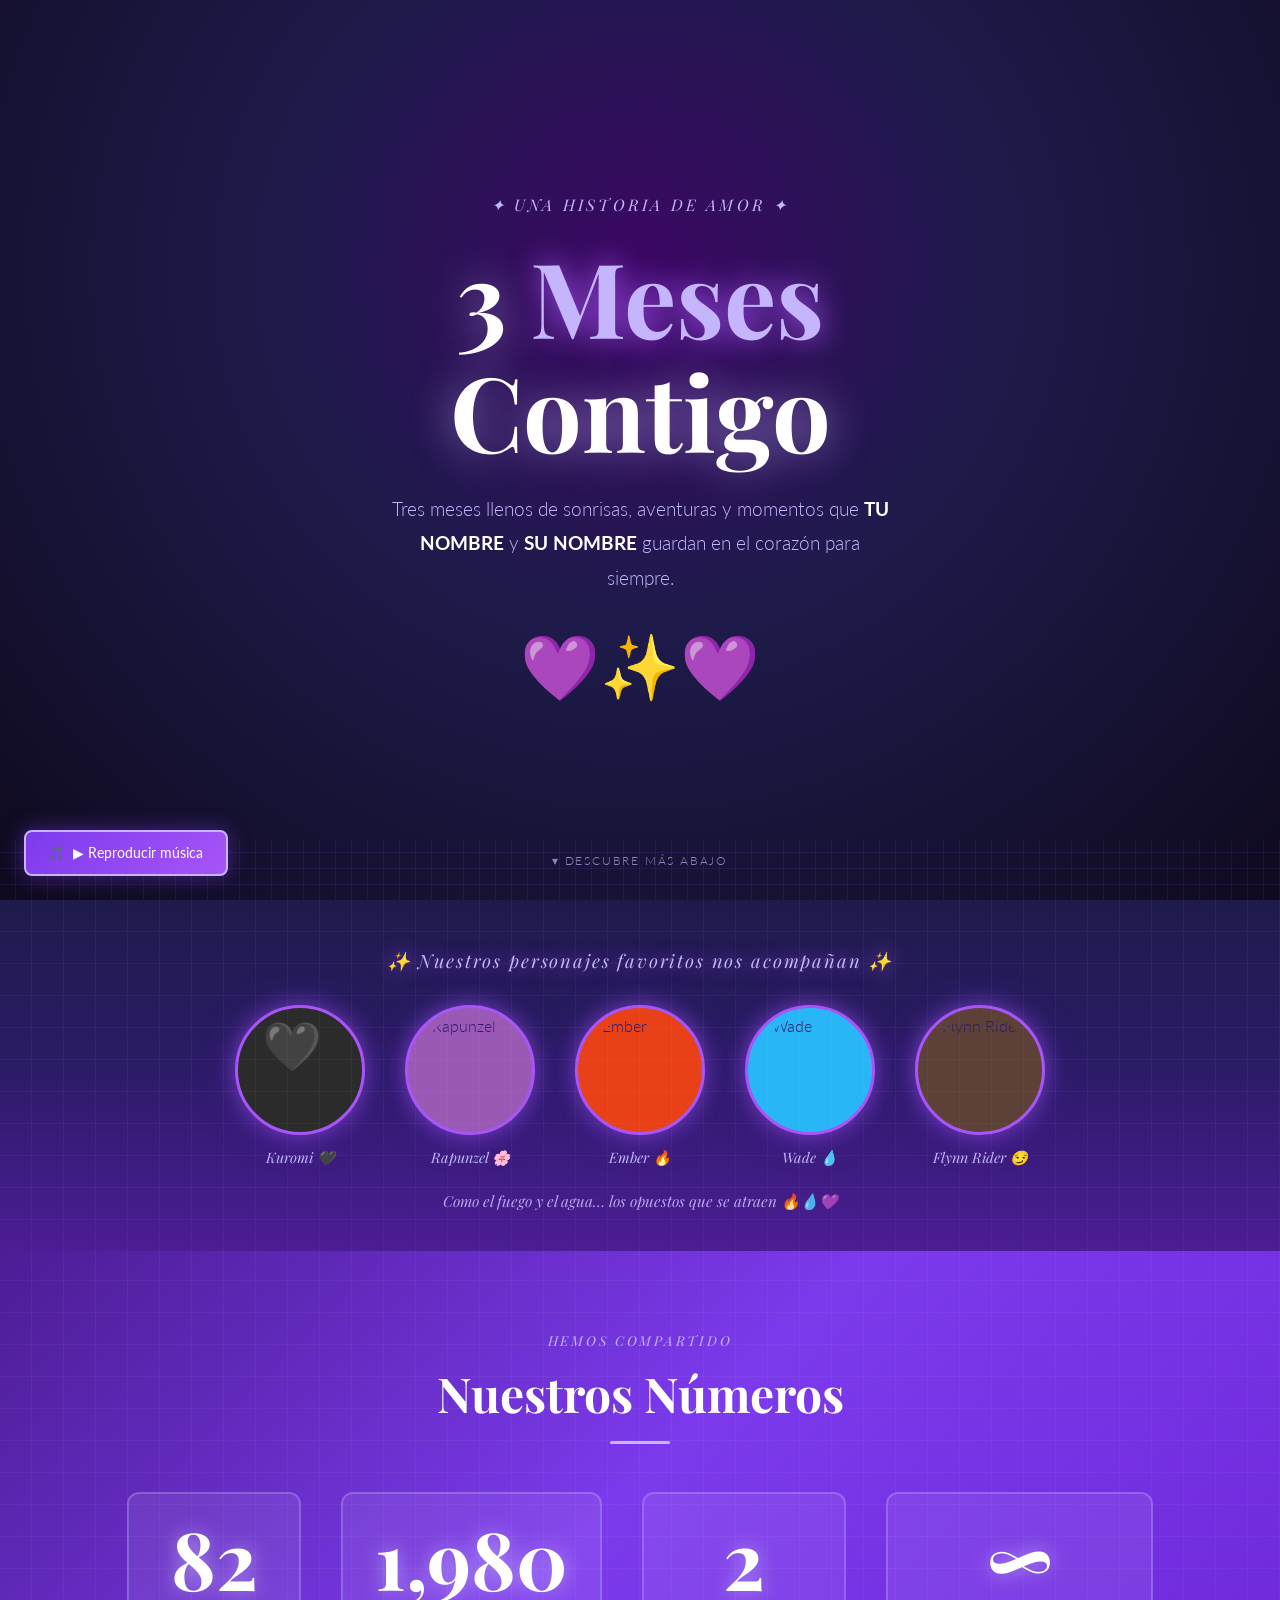
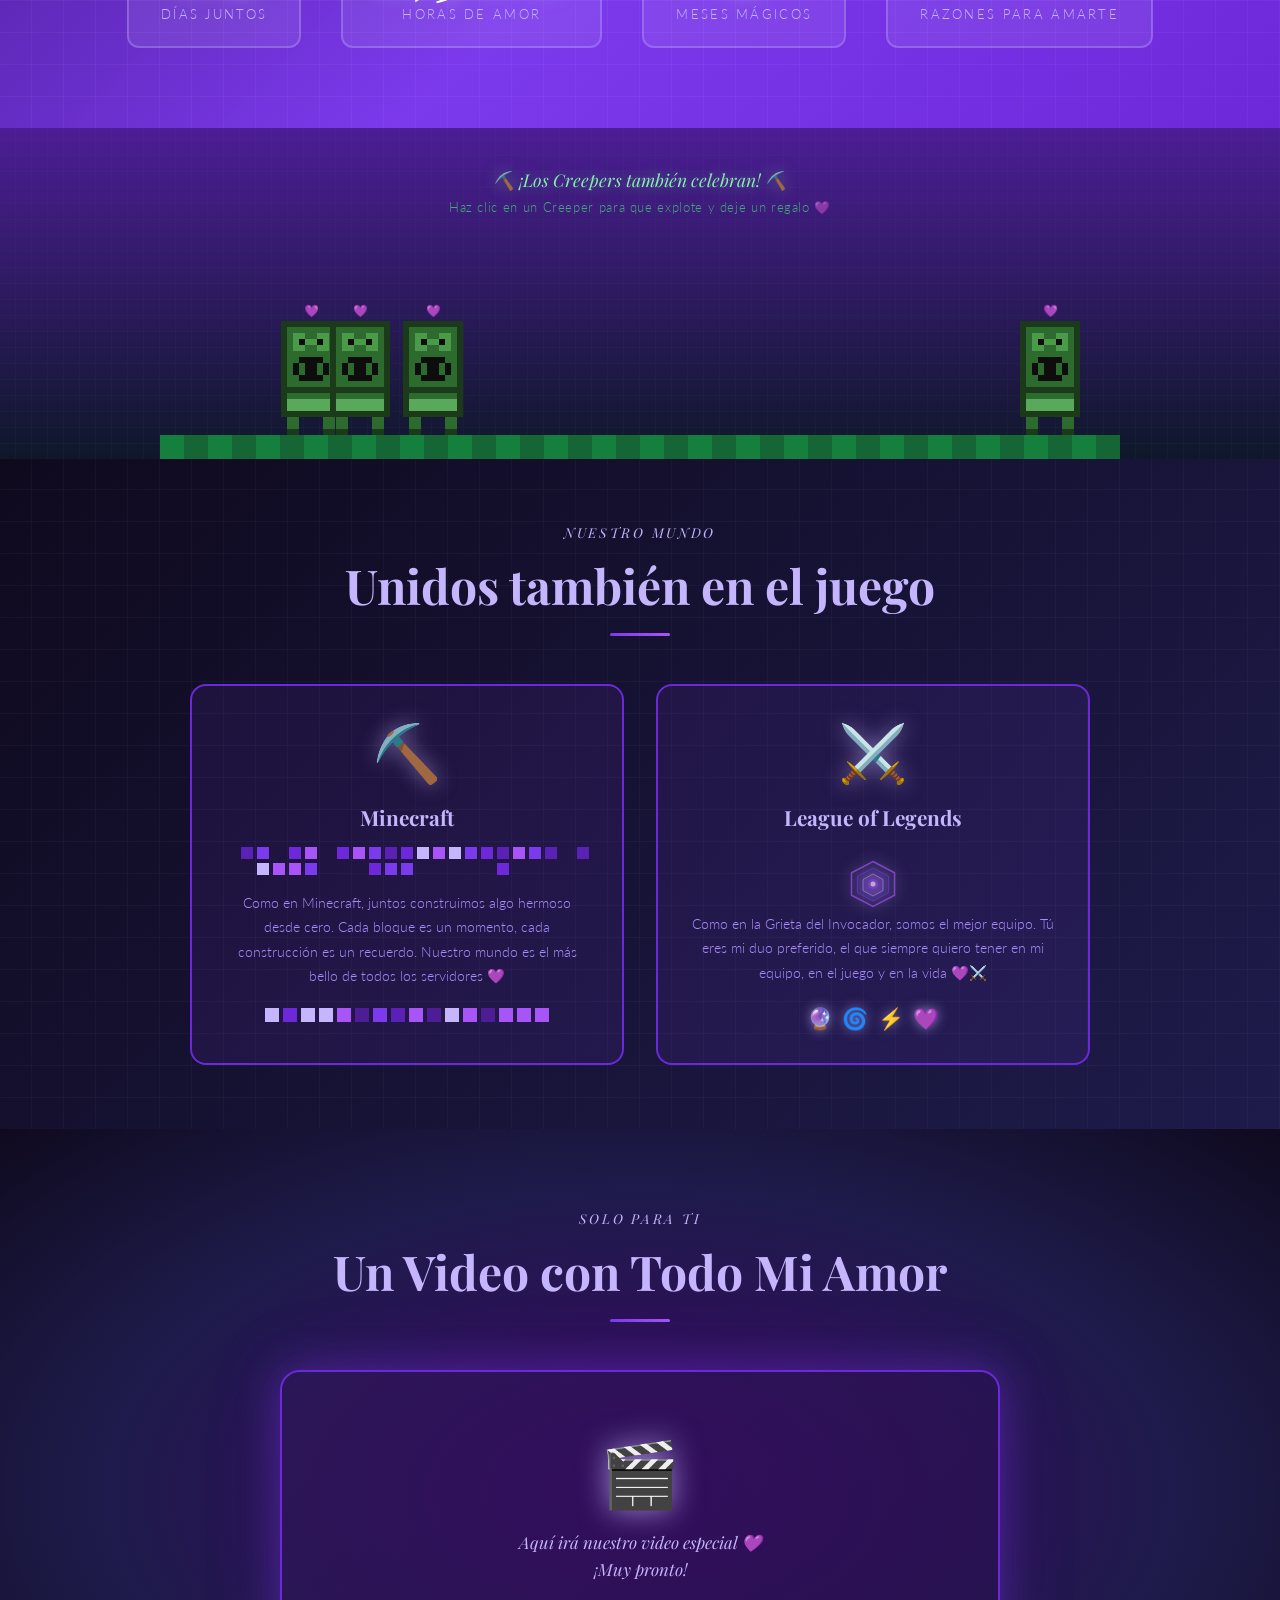
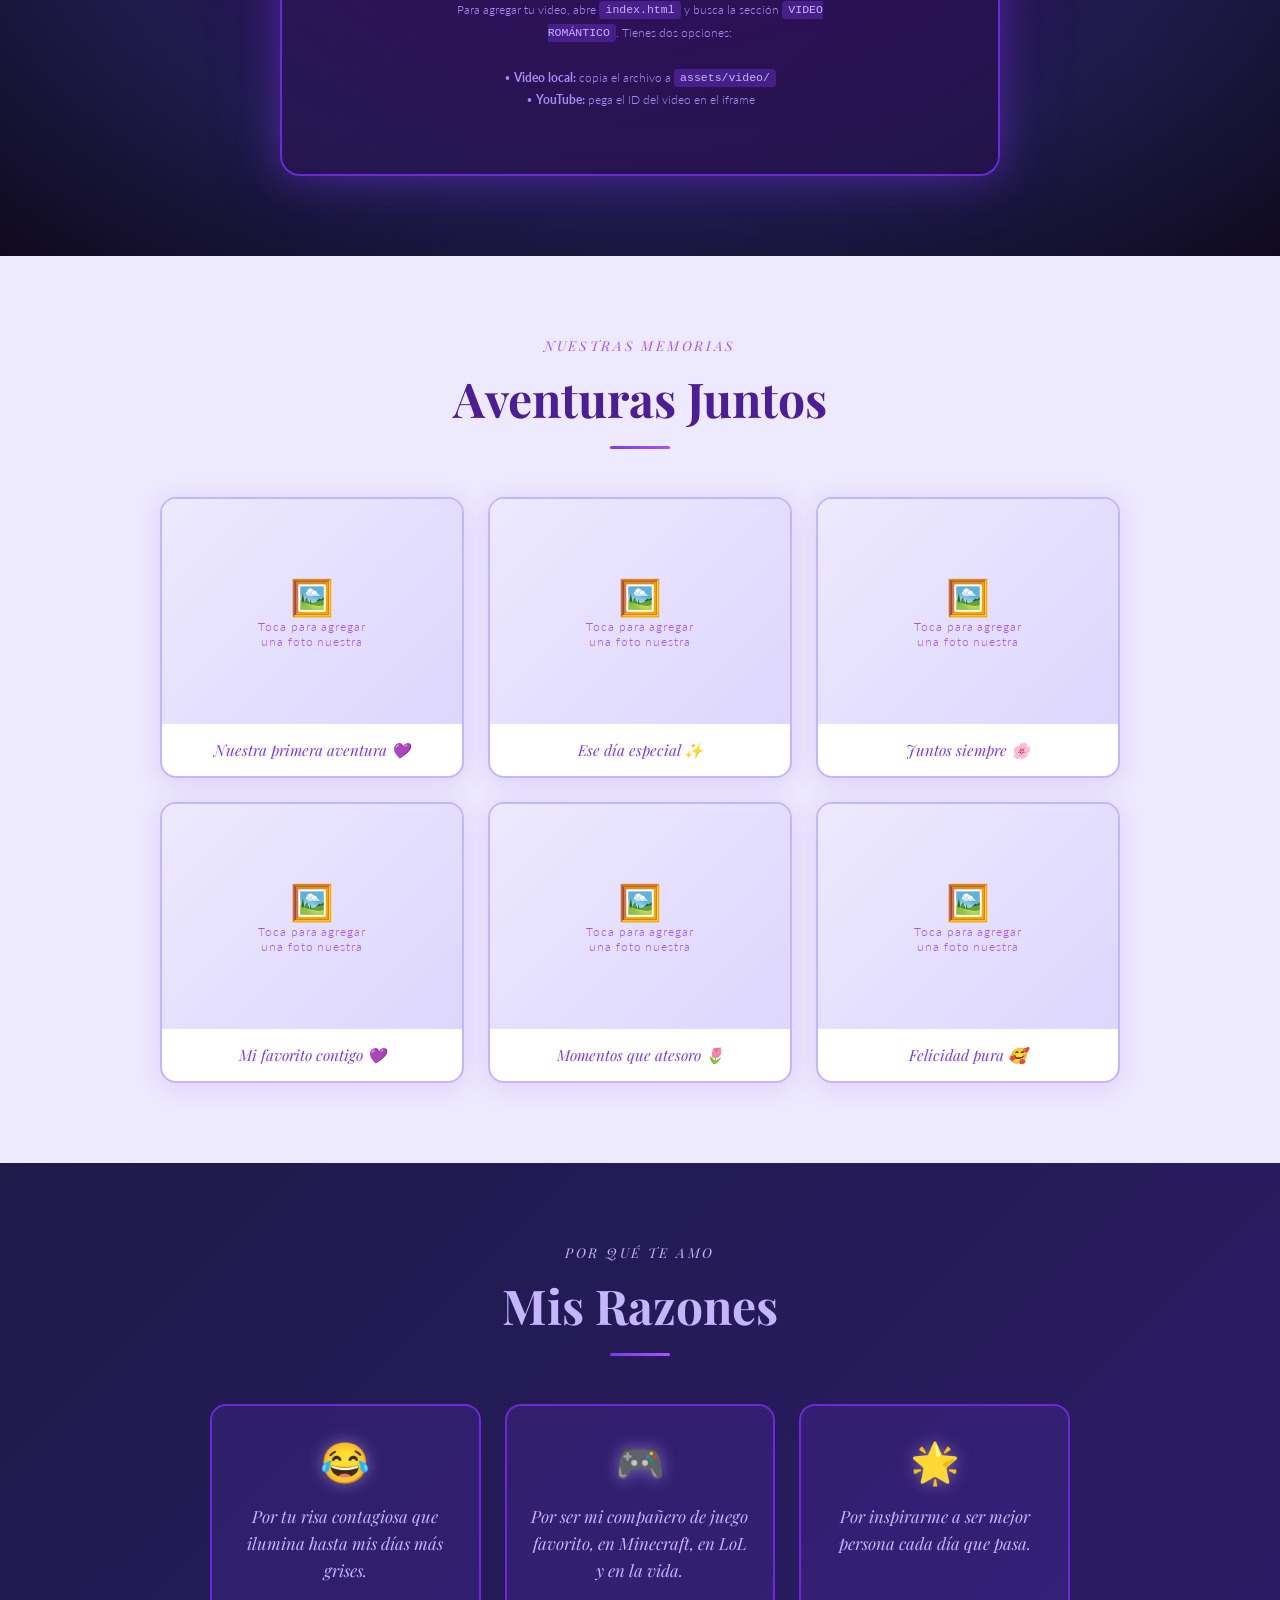
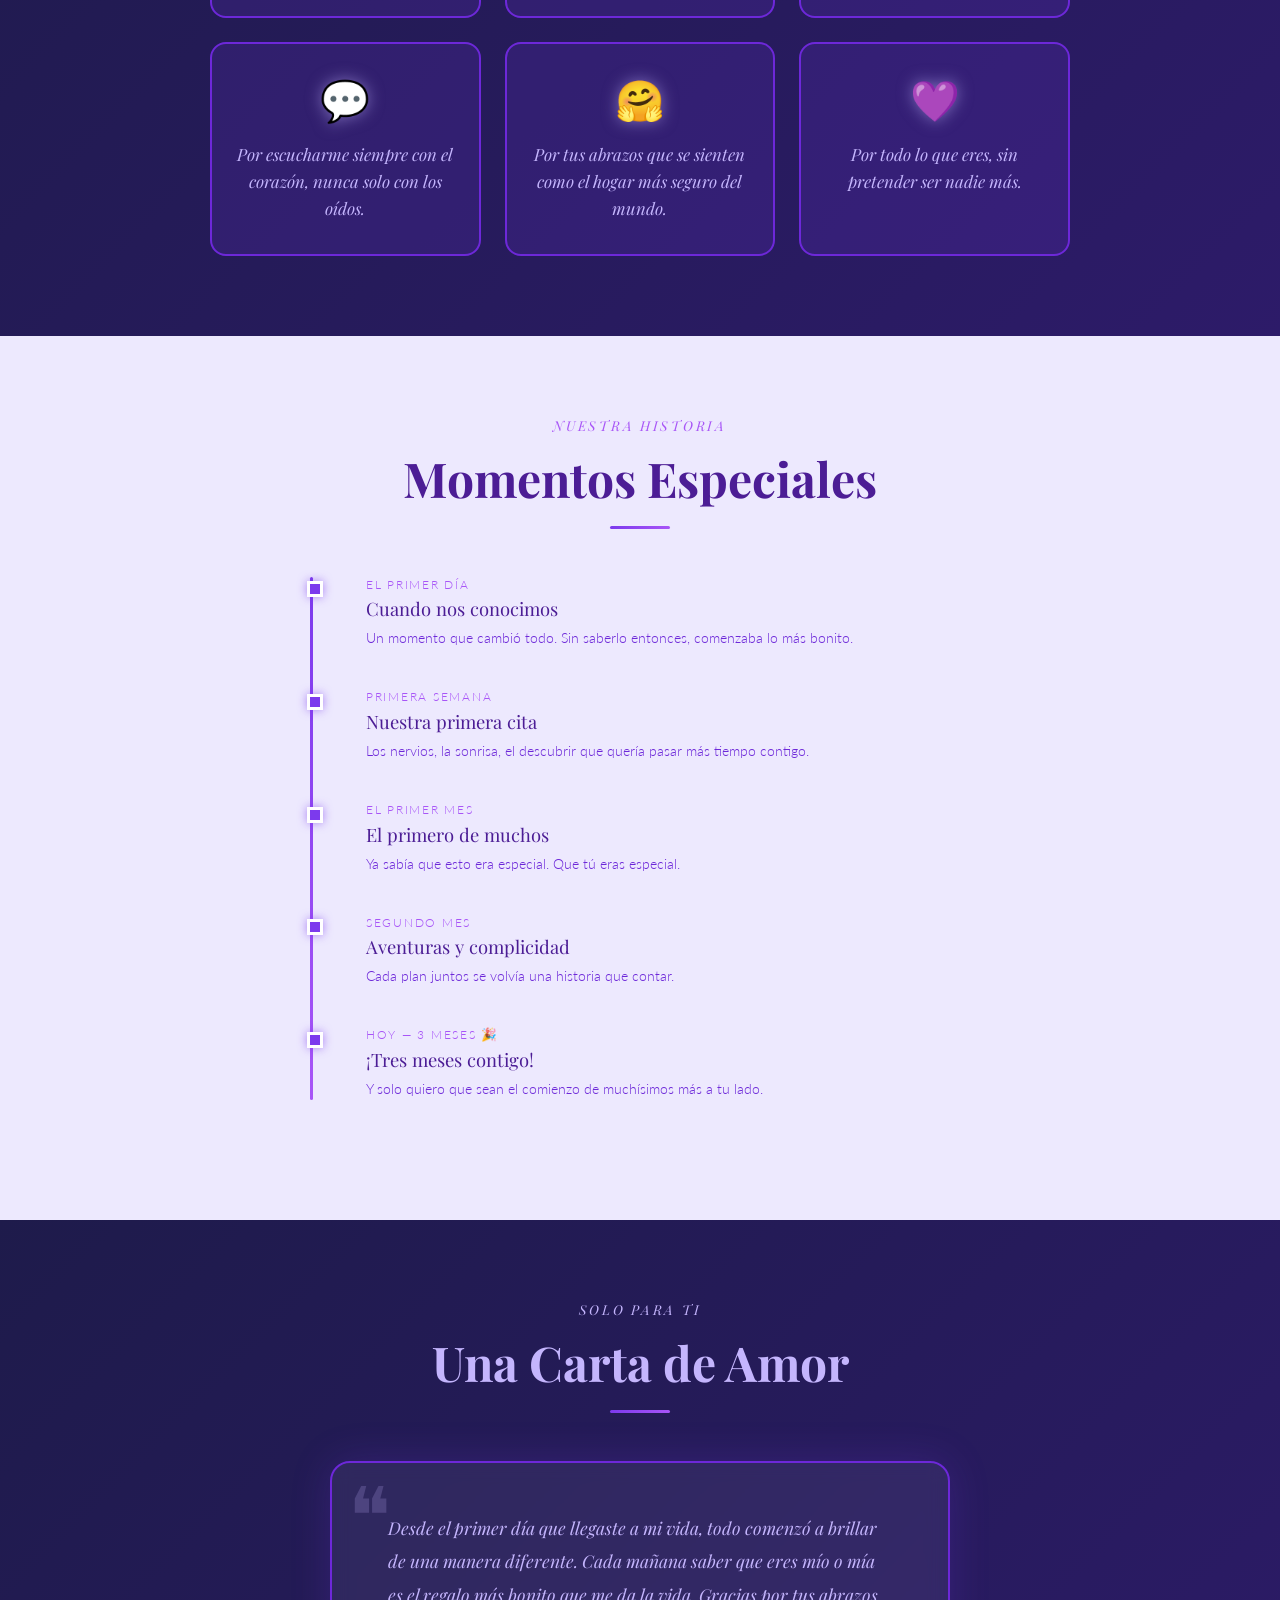
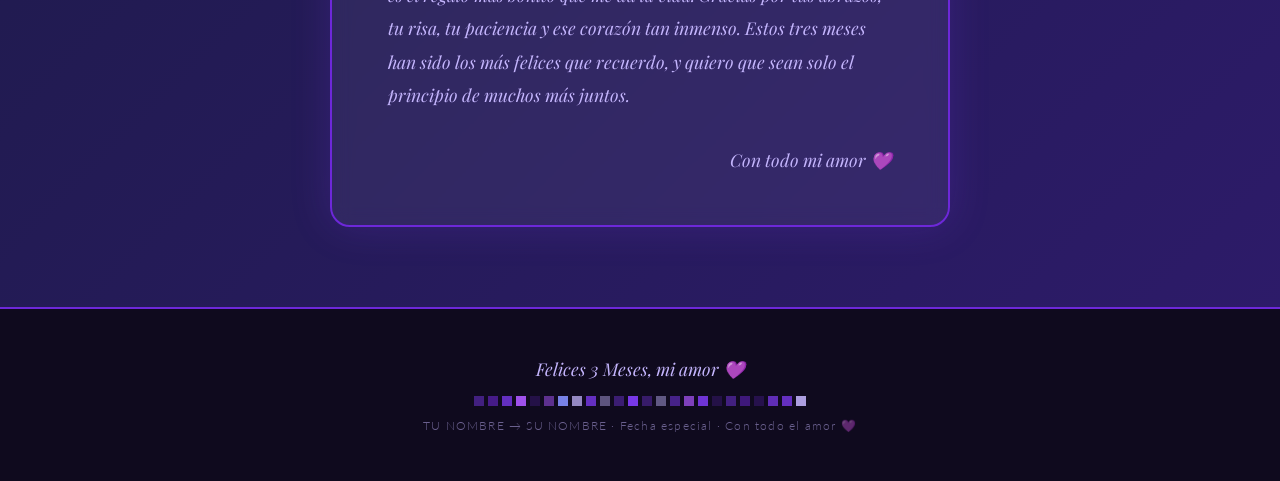
==== index.html @ e1fe6133 "Add files via upload" ====
<!DOCTYPE html>
<html lang="es">
<head>
  <meta charset="UTF-8">
  <meta name="viewport" content="width=device-width, initial-scale=1.0">
  <title>3 Meses Contigo 💜</title>

  <!-- Google Fonts -->
  <link rel="preconnect" href="https://fonts.googleapis.com">
  <link href="https://fonts.googleapis.com/css2?family=Playfair+Display:ital,wght@0,400;0,700;1,400&family=Lato:wght@300;400&display=swap" rel="stylesheet">

  <!-- Estilos -->
  <link rel="stylesheet" href="css/style.css">
</head>
<body>

<!-- ══════════════════════════════════════════
     AUDIO — pon tu canción en assets/audio/
     Renombra el archivo como: cancion.mp3
     ══════════════════════════════════════════ -->
<audio id="bgMusic" loop>
  <!--
    OPCIÓN 1: archivo local (recomendado para GitHub Pages)
    Descarga "Steal the Show" u otra canción y ponla en assets/audio/
  -->
  <source src="assets/audio/cancion.mp3" type="audio/mpeg">
  <!--
    OPCIÓN 2: URL directa (si tienes un link de descarga directa del MP3)
    <source src="https://tu-link-directo.com/cancion.mp3" type="audio/mpeg">
  -->
</audio>

<!-- Fondo de estrellas pixel -->
<div class="pixel-bg" id="pixelBg"></div>

<!-- Botón de música -->
<button class="music-btn" id="musicBtn" onclick="toggleMusic()">
  <span class="music-note" id="musicNote">🎵</span>
  <span id="musicLabel">Pausar música</span>
</button>


<!-- ══════════════════════════════════════════
     HERO
     ══════════════════════════════════════════ -->
<section class="hero">
  <div class="hero-pixels"></div>
  <p class="hero-badge">✦ Una historia de amor ✦</p>
  <h1 class="hero-title">3 <span>Meses</span><br>Contigo</h1>

  <!-- ══ EDITA LOS NOMBRES AQUÍ ══ -->
  <p class="hero-sub">
    Tres meses llenos de sonrisas, aventuras y momentos que
    <strong>TU NOMBRE</strong> y <strong>SU NOMBRE</strong>
    guardan en el corazón para siempre.
  </p>

  <div class="heart-burst">💜✨💜</div>
  <p class="scroll-hint">▾ descubre más abajo</p>
</section>


<!-- ══════════════════════════════════════════
     PERSONAJES FAVORITOS
     Las imágenes deben estar en assets/images/
     ══════════════════════════════════════════ -->
<div class="chars-strip">
  <p class="chars-title">✨ Nuestros personajes favoritos nos acompañan ✨</p>
  <div class="chars-row">

    <!-- KUROMI
         Coloca la imagen en assets/images/kuromi.png -->
    <div class="char-wrap float-a">
      <img class="char-img"
           src="assets/images/kuromi.png"
           alt="Kuromi"
           onerror="this.style.fontSize='3rem';this.style.background='#2b2b2b';this.alt='🖤';this.style.display='flex';this.style.alignItems='center';this.style.justifyContent='center'">
      <span class="char-label">Kuromi 🖤</span>
    </div>

    <!-- RAPUNZEL
         Coloca la imagen en assets/images/rapunzel.png -->
    <div class="char-wrap float-b">
      <img class="char-img"
           src="assets/images/rapunzel.png"
           alt="Rapunzel"
           onerror="this.style.background='#9b59b6'">
      <span class="char-label">Rapunzel 🌸</span>
    </div>

    <!-- EMBER
         Coloca la imagen en assets/images/ember.png -->
    <div class="char-wrap float-c">
      <img class="char-img"
           src="assets/images/ember.png"
           alt="Ember"
           onerror="this.style.background='#e84118'">
      <span class="char-label">Ember 🔥</span>
    </div>

    <!-- WADE
         Coloca la imagen en assets/images/wade.png -->
    <div class="char-wrap float-d">
      <img class="char-img"
           src="assets/images/wade.png"
           alt="Wade"
           onerror="this.style.background='#29b6f6'">
      <span class="char-label">Wade 💧</span>
    </div>

    <!-- FLYNN RIDER
         Coloca la imagen en assets/images/flynn.png -->
    <div class="char-wrap float-e">
      <img class="char-img"
           src="assets/images/flynn.png"
           alt="Flynn Rider"
           onerror="this.style.background='#5d4037'">
      <span class="char-label">Flynn Rider 😏</span>
    </div>

  </div>
  <div class="chars-couple">
    <p>Como el fuego y el agua… los opuestos que se atraen 🔥💧💜</p>
  </div>
</div>


<!-- ══════════════════════════════════════════
     CONTADORES
     ══════════════════════════════════════════ -->
<section class="counter-section">
  <p class="section-label">Hemos compartido</p>
  <h2 class="section-title">Nuestros Números</h2>
  <div class="section-rule"></div>
  <div class="counter-grid" id="counters">
    <div class="counter-item">
      <div class="counter-num" data-target="90">0</div>
      <div class="counter-label">Días juntos</div>
    </div>
    <div class="counter-item">
      <div class="counter-num" data-target="2160">0</div>
      <div class="counter-label">Horas de amor</div>
    </div>
    <div class="counter-item">
      <div class="counter-num" data-target="3">0</div>
      <div class="counter-label">Meses mágicos</div>
    </div>
    <div class="counter-item">
      <div class="counter-num" data-target="0" data-special="true">0</div>
      <div class="counter-label">Razones para amarte</div>
    </div>
  </div>
</section>


<!-- ══════════════════════════════════════════
     CREEPERS DE MINECRAFT
     ══════════════════════════════════════════ -->
<div class="creeper-zone">
  <p class="creeper-zone-title">⛏️ ¡Los Creepers también celebran! ⛏️</p>
  <p class="creeper-zone-sub">Haz clic en un Creeper para que explote y deje un regalo 💜</p>
  <div class="creeper-field" id="creeperField"></div>
</div>


<!-- ══════════════════════════════════════════
     GAMING — Minecraft & League of Legends
     ══════════════════════════════════════════ -->
<section class="gaming-section">
  <p class="section-label" style="color:var(--purple-glow)">Nuestro mundo</p>
  <h2 class="section-title" style="color:var(--purple-glow)">Unidos también en el juego</h2>
  <div class="section-rule"></div>
  <div class="gaming-grid">

    <!-- MINECRAFT -->
    <div class="game-card">
      <span class="game-logo">⛏️</span>
      <h3 class="game-title">Minecraft</h3>
      <div class="mc-pixels" id="mcHeart"></div>
      <!-- ══ EDITA EL TEXTO DE MINECRAFT AQUÍ ══ -->
      <p class="game-text" style="margin-top:1rem">
        Como en Minecraft, juntos construimos algo hermoso desde cero.
        Cada bloque es un momento, cada construcción es un recuerdo.
        Nuestro mundo es el más bello de todos los servidores 💜
      </p>
      <div class="mc-pixels" style="margin-top:1.2rem" id="mcBlocks"></div>
    </div>

    <!-- LEAGUE OF LEGENDS -->
    <div class="game-card">
      <span class="game-logo">⚔️</span>
      <h3 class="game-title">League of Legends</h3>
      <svg class="lol-rune" viewBox="0 0 100 100" xmlns="http://www.w3.org/2000/svg">
        <polygon points="50,5 93,27.5 93,72.5 50,95 7,72.5 7,27.5" fill="none" stroke="#a855f7" stroke-width="3"/>
        <polygon points="50,18 81,34.5 81,67.5 50,84 19,67.5 19,34.5" fill="rgba(124,58,237,.2)" stroke="#7c3aed" stroke-width="2"/>
        <polygon points="50,30 70,41 70,63 50,74 30,63 30,41" fill="rgba(168,85,247,.3)" stroke="#c4b5fd" stroke-width="1.5"/>
        <circle cx="50" cy="50" r="10" fill="#a855f7" opacity=".8"/>
        <circle cx="50" cy="50" r="5" fill="white" opacity=".9"/>
      </svg>
      <!-- ══ EDITA EL TEXTO DE LOL AQUÍ ══ -->
      <p class="game-text">
        Como en la Grieta del Invocador, somos el mejor equipo.
        Tú eres mi duo preferido, el que siempre quiero tener en mi equipo,
        en el juego y en la vida 💜⚔️
      </p>
      <div style="display:flex;justify-content:center;gap:.6rem;margin-top:1.2rem;font-size:1.3rem;filter:drop-shadow(0 0 6px rgba(196,181,253,.6))">
        <span>🔮</span><span>🌀</span><span>⚡</span><span>💜</span>
      </div>
    </div>

  </div>
</section>


<!-- ══════════════════════════════════════════
     VIDEO ROMÁNTICO
     ══════════════════════════════════════════ -->
<section class="video-section">
  <p class="section-label">Solo para ti</p>
  <h2 class="section-title">Un Video con Todo Mi Amor</h2>
  <div class="section-rule"></div>

  <div class="video-wrapper">

    <!--
    ════════════════════════════════════════════════════
    OPCIÓN A — Video local (archivo en tu proyecto)
    Sube tu video a assets/video/ y descomenta esto:

    <video controls autoplay muted loop>
      <source src="assets/video/mi-video.mp4" type="video/mp4">
    </video>

    ════════════════════════════════════════════════════
    OPCIÓN B — YouTube embed
    Reemplaza XXXXXXXXXXX por el ID del video de YouTube:

    <iframe
      src="https://www.youtube.com/embed/XXXXXXXXXXX?autoplay=0&rel=0"
      allow="accelerometer; autoplay; clipboard-write; encrypted-media; gyroscope; picture-in-picture"
      allowfullscreen>
    </iframe>

    ════════════════════════════════════════════════════
    Por ahora se muestra el placeholder de abajo.
    Cuando agregues el video, elimina el bloque .video-placeholder
    ════════════════════════════════════════════════════
    -->

    <!-- PLACEHOLDER — elimina esto cuando pongas el video real -->
    <div class="video-placeholder">
      <div class="video-placeholder-icon">🎬</div>
      <p class="video-placeholder-text">Aquí irá nuestro video especial 💜<br>¡Muy pronto!</p>
      <p class="video-placeholder-hint">
        Para agregar tu video, abre <code>index.html</code> y busca la sección
        <code>VIDEO ROMÁNTICO</code>. Tienes dos opciones:<br><br>
        • <strong>Video local:</strong> copia el archivo a <code>assets/video/</code><br>
        • <strong>YouTube:</strong> pega el ID del video en el iframe
      </p>
    </div>

  </div>
</section>


<!-- ══════════════════════════════════════════
     GALERÍA DE FOTOS
     ══════════════════════════════════════════ -->
<section class="gallery-section">
  <p class="section-label">Nuestras memorias</p>
  <h2 class="section-title">Aventuras Juntos</h2>
  <div class="section-rule"></div>
  <div class="gallery-grid" id="galleryGrid"></div>
</section>


<!-- ══════════════════════════════════════════
     RAZONES
     ══════════════════════════════════════════ -->
<section class="reasons-section">
  <p class="section-label">Por qué te amo</p>
  <h2 class="section-title" style="color:var(--purple-glow)">Mis Razones</h2>
  <div class="section-rule"></div>
  <div class="reasons-grid" id="reasonsGrid"></div>
</section>


<!-- ══════════════════════════════════════════
     LÍNEA DE TIEMPO
     ══════════════════════════════════════════ -->
<section class="timeline-section">
  <p class="section-label">Nuestra historia</p>
  <h2 class="section-title">Momentos Especiales</h2>
  <div class="section-rule"></div>
  <div class="timeline" id="timelineList"></div>
</section>


<!-- ══════════════════════════════════════════
     CARTA DE AMOR
     ══════════════════════════════════════════ -->
<section class="letter-section">
  <p class="section-label">Solo para ti</p>
  <h2 class="section-title" style="color:var(--purple-glow)">Una Carta de Amor</h2>
  <div class="section-rule"></div>
  <div class="letter">
    <!-- ══ EDITA LA CARTA AQUÍ ══ -->
    <p>
      Desde el primer día que llegaste a mi vida, todo comenzó a brillar de una manera
      diferente. Cada mañana saber que eres mío o mía es el regalo más bonito que me da
      la vida. Gracias por tus abrazos, tu risa, tu paciencia y ese corazón tan inmenso.
      Estos tres meses han sido los más felices que recuerdo, y quiero que sean solo el
      principio de muchos más juntos.
    </p>
    <!-- ══ EDITA LA FIRMA AQUÍ ══ -->
    <p class="letter-sig">Con todo mi amor 💜</p>
  </div>
</section>


<!-- ══════════════════════════════════════════
     FOOTER
     ══════════════════════════════════════════ -->
<footer>
  <!-- ══ EDITA EL MENSAJE Y LOS DATOS AQUÍ ══ -->
  <p>Felices 3 Meses, mi amor 💜</p>
  <div class="footer-pixels" id="footerPixels"></div>
  <small>TU NOMBRE → SU NOMBRE · Fecha especial · Con todo el amor 💜</small>
</footer>


<!-- Scripts (type="module" para soporte de import/export) -->
<script type="module" src="js/main.js"></script>

</body>
</html>
---- css/style.css ----
/* ═══════════════════════════════════════════════════════
   3 MESES CONTIGO — Estilos principales
   Edita las variables en :root para cambiar colores
   ═══════════════════════════════════════════════════════ */
*,*::before,*::after{box-sizing:border-box;margin:0;padding:0}
:root{
  --purple:       #7c3aed;
  --purple-light: #a855f7;
  --purple-dark:  #4c1d95;
  --purple-glow:  #c4b5fd;
  --purple-soft:  #ede9fe;
  --purple-mid:   #6d28d9;
  --cream:        #faf5ff;
  --text:         #2d1b69;
}
html{scroll-behavior:smooth}
body{background:var(--cream);color:var(--text);font-family:'Lato',sans-serif;font-weight:300;overflow-x:hidden}

/* ── PIXEL BACKGROUND ── */
.pixel-bg{position:fixed;top:0;left:0;width:100%;height:100%;pointer-events:none;z-index:0;overflow:hidden}
.pixel-star{position:absolute;image-rendering:pixelated;border-radius:0;opacity:0;animation:twinkle linear infinite}
@keyframes twinkle{0%,100%{opacity:0;transform:scale(1)}50%{opacity:.9;transform:scale(1.6)}}
.petal{position:absolute;top:-20px;image-rendering:pixelated;border-radius:0;animation:fall linear infinite}
@keyframes fall{0%{transform:translateY(0) rotate(0deg);opacity:0}5%{opacity:.8}85%{opacity:.5}100%{transform:translateY(110vh) rotate(540deg) translateX(40px);opacity:0}}

/* ── MUSIC BTN ── */
.music-btn{
  position:fixed;bottom:1.5rem;left:1.5rem;
  background:linear-gradient(135deg,var(--purple),var(--purple-light));
  color:#fff;border:2px solid var(--purple-glow);border-radius:8px;
  padding:.8rem 1.4rem;font-size:.85rem;cursor:pointer;z-index:200;
  box-shadow:0 0 20px rgba(124,58,237,.5);font-family:'Lato',sans-serif;
  transition:transform .2s,box-shadow .2s;display:flex;align-items:center;gap:.5rem;
  user-select:none;
}
.music-btn:hover{transform:scale(1.06);box-shadow:0 0 30px rgba(168,85,247,.7)}
.music-note{display:inline-block}
.music-btn.playing .music-note{animation:spin-note 1.5s linear infinite}
@keyframes spin-note{0%{transform:rotate(0)}100%{transform:rotate(360deg)}}

/* ── HERO ── */
.hero{position:relative;min-height:100vh;display:flex;flex-direction:column;align-items:center;justify-content:center;text-align:center;padding:2rem;z-index:1;background:radial-gradient(ellipse at 50% 30%,#3b0764 0%,#1e1b4b 40%,#0f0a1e 100%)}
.hero-pixels{position:absolute;bottom:0;left:0;right:0;height:60px;background:repeating-linear-gradient(90deg,transparent 0,transparent 15px,rgba(124,58,237,.15) 15px,rgba(124,58,237,.15) 16px),repeating-linear-gradient(0deg,transparent 0,transparent 15px,rgba(124,58,237,.15) 15px,rgba(124,58,237,.15) 16px);pointer-events:none}
.hero-badge{font-family:'Playfair Display',serif;font-style:italic;font-size:clamp(.85rem,2vw,1rem);color:var(--purple-glow);letter-spacing:.2em;text-transform:uppercase;margin-bottom:1.5rem;opacity:0;animation:fadeUp .8s .3s ease forwards}
.hero-title{font-family:'Playfair Display',serif;font-size:clamp(3rem,9vw,6.5rem);line-height:1.1;color:#fff;opacity:0;animation:fadeUp .9s .5s ease forwards;text-shadow:0 0 40px rgba(196,181,253,.6)}
.hero-title span{color:var(--purple-glow);text-shadow:0 0 30px var(--purple-light)}
.hero-sub{font-size:clamp(1rem,2.5vw,1.2rem);color:var(--purple-glow);margin-top:1.5rem;max-width:500px;line-height:1.8;opacity:0;animation:fadeUp .9s .8s ease forwards}
.hero-sub strong{color:#fff}
.heart-burst{font-size:clamp(2.5rem,7vw,4rem);margin-top:2rem;opacity:0;animation:fadeUp .8s 1s ease forwards,heartbeat 1.6s 1.8s ease-in-out infinite}
@keyframes heartbeat{0%,100%{transform:scale(1)}14%{transform:scale(1.2)}28%{transform:scale(1)}42%{transform:scale(1.15)}56%{transform:scale(1)}}
.scroll-hint{position:absolute;bottom:2rem;left:50%;transform:translateX(-50%);font-size:.75rem;letter-spacing:.15em;color:var(--purple-glow);text-transform:uppercase;animation:bounce 2s 2s ease-in-out infinite;opacity:.7}
@keyframes bounce{0%,100%{transform:translateX(-50%) translateY(0)}50%{transform:translateX(-50%) translateY(8px)}}
@keyframes fadeUp{from{opacity:0;transform:translateY(28px)}to{opacity:1;transform:translateY(0)}}

/* ── CHARACTERS ── */
.chars-strip{position:relative;z-index:2;background:linear-gradient(180deg,#1e1b4b 0%,#2d1b69 50%,var(--purple-dark) 100%);padding:3rem 1rem 2rem;overflow:hidden}
.chars-strip::before{content:"";position:absolute;inset:0;pointer-events:none;background:repeating-linear-gradient(90deg,transparent 0,transparent 31px,rgba(196,181,253,.05) 31px,rgba(196,181,253,.05) 32px),repeating-linear-gradient(0deg,transparent 0,transparent 31px,rgba(196,181,253,.05) 31px,rgba(196,181,253,.05) 32px)}
.chars-title{text-align:center;font-family:'Playfair Display',serif;font-style:italic;color:var(--purple-glow);font-size:1.15rem;margin-bottom:2rem;letter-spacing:.1em;text-shadow:0 0 20px var(--purple-light)}
.chars-row{display:flex;justify-content:center;align-items:flex-end;gap:2.5rem;flex-wrap:wrap;padding:0 1rem}
.char-wrap{display:flex;flex-direction:column;align-items:center;gap:.75rem}
.char-img{width:130px;height:130px;object-fit:contain;border-radius:50%;border:3px solid var(--purple-light);box-shadow:0 0 20px rgba(168,85,247,.5),0 0 40px rgba(124,58,237,.3);background:rgba(255,255,255,.05);padding:8px}
.char-label{font-family:'Playfair Display',serif;font-style:italic;font-size:.9rem;color:var(--purple-glow)}
.float-a{animation:floatA 3.4s ease-in-out infinite}
.float-b{animation:floatB 3.8s ease-in-out infinite}
.float-c{animation:floatC 3.1s ease-in-out infinite}
.float-d{animation:floatD 4.0s ease-in-out infinite}
.float-e{animation:floatE 3.5s ease-in-out infinite}
@keyframes floatA{0%,100%{transform:translateY(0)}50%{transform:translateY(-14px)}}
@keyframes floatB{0%,100%{transform:translateY(0)}50%{transform:translateY(-10px) rotate(3deg)}}
@keyframes floatC{0%,100%{transform:translateY(0) rotate(-2deg)}50%{transform:translateY(-16px) rotate(2deg)}}
@keyframes floatD{0%,100%{transform:translateY(0)}50%{transform:translateY(-12px) rotate(-2deg)}}
@keyframes floatE{0%,100%{transform:translateY(0) scale(1)}50%{transform:translateY(-13px) scale(1.04)}}
.chars-couple{text-align:center;margin-top:1.5rem;padding-bottom:.5rem}
.chars-couple p{font-family:'Playfair Display',serif;font-style:italic;font-size:.95rem;color:var(--purple-glow);opacity:.9}

/* ── CREEPER ZONE ── */
.creeper-zone{position:relative;z-index:2;background:linear-gradient(180deg,var(--purple-dark) 0%,#0f172a 100%);padding:2.5rem 1rem 0;overflow:hidden;min-height:280px}
.creeper-zone::before{content:"";position:absolute;inset:0;pointer-events:none;background:repeating-linear-gradient(90deg,transparent 0,transparent 15px,rgba(34,197,94,.04) 15px,rgba(34,197,94,.04) 16px),repeating-linear-gradient(0deg,transparent 0,transparent 15px,rgba(34,197,94,.04) 15px,rgba(34,197,94,.04) 16px)}
.creeper-zone-title{text-align:center;font-family:'Playfair Display',serif;font-style:italic;color:#86efac;font-size:1.1rem;margin-bottom:.5rem;text-shadow:0 0 15px rgba(134,239,172,.5)}
.creeper-zone-sub{text-align:center;font-size:.8rem;color:#4ade80;opacity:.7;margin-bottom:1.5rem;letter-spacing:.05em}
.creeper-field{position:relative;height:220px;width:100%;max-width:960px;margin:0 auto}
/* ground */
.creeper-field::after{content:"";position:absolute;bottom:0;left:0;right:0;height:24px;background:repeating-linear-gradient(90deg,#15803d 0,#15803d 24px,#166534 24px,#166534 48px);image-rendering:pixelated}

/* individual creeper */
.creeper-wrap{position:absolute;bottom:24px;cursor:pointer;user-select:none}
.creeper-wrap svg{image-rendering:pixelated;display:block}
.creeper-walk{animation:cWalk 0.5s steps(2) infinite}
@keyframes cWalk{0%{transform:translateY(0)}50%{transform:translateY(-3px)}}
.creeper-flash{animation:cFlash 0.15s steps(1) infinite}
@keyframes cFlash{0%,100%{filter:brightness(1) drop-shadow(0 0 4px #4ade80)}50%{filter:brightness(5) drop-shadow(0 0 16px #fff)}}
/* explosion */
.c-explosion{position:absolute;border-radius:50%;pointer-events:none;transform:translate(-50%,-50%);animation:cExplode .55s ease-out forwards;background:radial-gradient(circle,rgba(255,220,50,.95) 0%,rgba(239,68,68,.8) 35%,rgba(124,58,237,.4) 65%,transparent 100%)}
@keyframes cExplode{0%{width:0;height:0;opacity:1}100%{width:220px;height:220px;opacity:0}}
/* egg */
.c-egg{position:absolute;font-size:1.8rem;pointer-events:none;animation:cEggDrop 1.4s cubic-bezier(.4,0,.2,1) forwards}
@keyframes cEggDrop{0%{transform:translateY(-40px) scale(.4);opacity:1}55%{transform:translateY(0) scale(1.2)}70%{transform:translateY(-8px) scale(.95)}85%{transform:translateY(0) scale(1)}100%{transform:translateY(0) scale(1);opacity:1}}

/* ── GAMING ── */
.gaming-section{position:relative;z-index:1;padding:4rem 2rem;background:linear-gradient(135deg,#0f0a1e 0%,#1e1b4b 100%);overflow:hidden}
.gaming-section::before{content:"";position:absolute;inset:0;pointer-events:none;background:repeating-linear-gradient(90deg,transparent 0,transparent 31px,rgba(196,181,253,.04) 31px,rgba(196,181,253,.04) 32px),repeating-linear-gradient(0deg,transparent 0,transparent 31px,rgba(196,181,253,.04) 31px,rgba(196,181,253,.04) 32px)}
.gaming-grid{max-width:900px;margin:0 auto;display:grid;grid-template-columns:1fr 1fr;gap:2rem}
.game-card{background:rgba(124,58,237,.1);border:2px solid var(--purple-mid);border-radius:16px;padding:2rem;text-align:center;position:relative;overflow:hidden;transition:transform .3s,box-shadow .3s}
.game-card:hover{transform:translateY(-6px);box-shadow:0 0 30px rgba(168,85,247,.4)}
.game-logo{font-size:3.5rem;margin-bottom:1rem;display:block;filter:drop-shadow(0 0 10px rgba(196,181,253,.6))}
.game-title{font-family:'Playfair Display',serif;font-size:1.3rem;color:var(--purple-glow);margin-bottom:.75rem}
.game-text{font-size:.9rem;color:#a78bfa;line-height:1.7}
.mc-pixels{display:flex;flex-wrap:wrap;gap:4px;justify-content:center;margin-top:1rem}
.mc-pixel{width:12px;height:12px;image-rendering:pixelated;border-radius:0}
.lol-rune{width:50px;height:50px;margin:1rem auto 0;opacity:.7;filter:drop-shadow(0 0 8px rgba(196,181,253,.8))}

/* ── VIDEO SECTION ── */
.video-section{position:relative;z-index:1;padding:5rem 2rem;background:radial-gradient(ellipse at 50% 50%,#3b0764 0%,#1e1b4b 60%,#0f0a1e 100%)}
.video-section .section-title,.video-section .section-label{color:var(--purple-glow)}
.video-wrapper{max-width:720px;margin:0 auto;background:rgba(0,0,0,.4);border:2px solid var(--purple-mid);border-radius:20px;overflow:hidden;box-shadow:0 0 40px rgba(124,58,237,.4),0 0 80px rgba(124,58,237,.15)}
.video-wrapper video,.video-wrapper iframe{width:100%;aspect-ratio:16/9;display:block;border:none}
/* placeholder shown when no video is set */
.video-placeholder{aspect-ratio:16/9;width:100%;display:flex;flex-direction:column;align-items:center;justify-content:center;gap:1rem;background:linear-gradient(135deg,rgba(124,58,237,.2),rgba(76,29,149,.3));padding:2rem}
.video-placeholder-icon{font-size:4rem;filter:drop-shadow(0 0 15px rgba(196,181,253,.7));animation:heartbeat 2s ease-in-out infinite}
.video-placeholder-text{font-family:'Playfair Display',serif;font-style:italic;color:var(--purple-glow);font-size:1.05rem;text-align:center;line-height:1.6}
.video-placeholder-hint{font-size:.78rem;color:#a78bfa;text-align:center;line-height:1.8;max-width:420px}
.video-placeholder-hint code{background:rgba(124,58,237,.35);padding:.15rem .4rem;border-radius:4px;font-family:monospace;font-size:.72rem;color:var(--purple-glow)}

/* ── SHARED SECTIONS ── */
section{position:relative;z-index:1;padding:5rem 2rem}
.section-label{font-family:'Playfair Display',serif;font-style:italic;font-size:.85rem;color:var(--purple-light);letter-spacing:.2em;text-transform:uppercase;text-align:center;margin-bottom:.75rem}
.section-title{font-family:'Playfair Display',serif;font-size:clamp(1.8rem,5vw,3rem);text-align:center;color:var(--purple);margin-bottom:1rem}
.section-rule{width:60px;height:3px;background:linear-gradient(90deg,var(--purple),var(--purple-light));margin:0 auto 3rem;border-radius:2px}

/* ── GALLERY ── */
.gallery-section{background:var(--purple-soft)}
.gallery-section .section-title{color:var(--purple-dark)}
.gallery-grid{max-width:960px;margin:0 auto;display:grid;grid-template-columns:repeat(auto-fit,minmax(260px,1fr));gap:1.5rem}
.photo-card{background:#fff;border-radius:16px;overflow:hidden;box-shadow:0 4px 24px rgba(124,58,237,.15);transition:transform .35s,box-shadow .35s;border:2px solid var(--purple-glow)}
.photo-card:hover{transform:translateY(-6px) rotate(.5deg);box-shadow:0 12px 40px rgba(124,58,237,.3)}
.photo-slot{width:100%;aspect-ratio:4/3;background:linear-gradient(135deg,#ede9fe,#ddd6fe);display:flex;flex-direction:column;align-items:center;justify-content:center;gap:.5rem;position:relative;overflow:hidden}
.photo-slot img{width:100%;height:100%;object-fit:cover;position:absolute;inset:0;display:none}
.photo-slot.has-photo img{display:block}
.photo-slot.has-photo .upload-hint{display:none}
.upload-hint{font-size:.75rem;color:var(--purple-light);letter-spacing:.08em;text-align:center;padding:1rem;pointer-events:none}
.upload-icon{font-size:2.2rem}
.upload-btn{position:absolute;inset:0;opacity:0;cursor:pointer;width:100%;height:100%}
.photo-caption{padding:1rem 1.25rem;font-family:'Playfair Display',serif;font-style:italic;font-size:.95rem;color:var(--purple);text-align:center}

/* ── REASONS ── */
.reasons-section{background:linear-gradient(135deg,#1e1b4b,#2d1b69)}
.reasons-section .section-title,.reasons-section .section-label{color:var(--purple-glow)}
.reasons-grid{max-width:860px;margin:0 auto;display:grid;grid-template-columns:repeat(auto-fit,minmax(240px,1fr));gap:1.5rem}
.reason-card{background:rgba(124,58,237,.15);border-radius:16px;padding:2rem 1.5rem;text-align:center;border:2px solid var(--purple-mid);transition:transform .3s,box-shadow .3s}
.reason-card:hover{transform:scale(1.04);box-shadow:0 0 20px rgba(168,85,247,.35)}
.reason-emoji{font-size:2.5rem;margin-bottom:1rem;display:block;filter:drop-shadow(0 0 8px rgba(196,181,253,.5))}
.reason-text{font-family:'Playfair Display',serif;font-style:italic;font-size:1.05rem;color:var(--purple-glow);line-height:1.6}

/* ── TIMELINE ── */
.timeline-section{background:var(--purple-soft)}
.timeline-section .section-title{color:var(--purple-dark)}
.timeline{max-width:660px;margin:0 auto;position:relative;padding-left:2rem}
.timeline::before{content:"";position:absolute;left:0;top:0;bottom:0;width:3px;background:linear-gradient(to bottom,var(--purple),var(--purple-light));border-radius:2px}
.timeline-item{position:relative;margin-bottom:2.5rem;padding-left:1.5rem;opacity:0;transform:translateX(-20px);transition:opacity .6s,transform .6s}
.timeline-item.visible{opacity:1;transform:translateX(0)}
.timeline-dot{position:absolute;left:-2.2rem;top:.3rem;width:16px;height:16px;background:var(--purple);border:3px solid #fff;border-radius:0;box-shadow:0 0 10px rgba(124,58,237,.6);image-rendering:pixelated}
.timeline-date{font-size:.78rem;letter-spacing:.14em;text-transform:uppercase;color:var(--purple-light);margin-bottom:.3rem}
.timeline-event{font-family:'Playfair Display',serif;font-size:1.15rem;color:var(--purple-dark);margin-bottom:.3rem}
.timeline-desc{font-size:.9rem;color:#6d28d9;line-height:1.6}

/* ── LETTER ── */
.letter-section{background:linear-gradient(135deg,#1e1b4b,#2d1b69)}
.letter-section .section-title,.letter-section .section-label{color:var(--purple-glow)}
.letter{max-width:620px;margin:0 auto;background:rgba(255,255,255,.06);backdrop-filter:blur(10px);border-radius:20px;padding:3rem 3.5rem;border:2px solid var(--purple-mid);box-shadow:0 0 40px rgba(124,58,237,.2);position:relative}
.letter::before{content:"❝";font-size:5rem;color:rgba(196,181,253,.2);position:absolute;top:.5rem;left:1rem;line-height:1;font-family:'Playfair Display',serif}
.letter p{font-family:'Playfair Display',serif;font-style:italic;font-size:1.1rem;line-height:1.9;color:var(--purple-glow);position:relative;z-index:1}
.letter-sig{margin-top:2rem;font-family:'Playfair Display',serif;font-size:1.3rem;color:var(--purple-glow);text-align:right}

/* ── COUNTER ── */
.counter-section{background:linear-gradient(135deg,var(--purple-dark),var(--purple),var(--purple-mid));color:#fff;text-align:center;padding:5rem 2rem;position:relative;overflow:hidden;z-index:1}
.counter-section::before{content:"";position:absolute;inset:0;pointer-events:none;background:repeating-linear-gradient(90deg,transparent 0,transparent 31px,rgba(255,255,255,.04) 31px,rgba(255,255,255,.04) 32px),repeating-linear-gradient(0deg,transparent 0,transparent 31px,rgba(255,255,255,.04) 31px,rgba(255,255,255,.04) 32px)}
.counter-section .section-title{color:#fff}
.counter-section .section-label{color:var(--purple-glow)}
.counter-section .section-rule{background:var(--purple-glow)}
.counter-grid{display:flex;flex-wrap:wrap;justify-content:center;gap:2.5rem;margin-top:1rem;position:relative;z-index:1}
.counter-item{text-align:center;background:rgba(255,255,255,.08);border:2px solid rgba(196,181,253,.3);border-radius:12px;padding:1.5rem 2rem}
.counter-num{font-family:'Playfair Display',serif;font-size:clamp(3rem,9vw,5rem);font-weight:700;line-height:1;color:#fff;text-shadow:0 0 20px rgba(196,181,253,.7)}
.counter-label{font-size:.8rem;letter-spacing:.18em;text-transform:uppercase;color:var(--purple-glow);margin-top:.5rem}

/* ── FOOTER ── */
footer{position:relative;z-index:1;background:#0f0a1e;color:var(--purple-glow);text-align:center;padding:3rem 2rem;font-family:'Playfair Display',serif;font-style:italic;font-size:1.1rem;border-top:2px solid var(--purple-mid)}
footer small{display:block;margin-top:.75rem;font-family:'Lato',sans-serif;font-style:normal;font-size:.75rem;opacity:.5;letter-spacing:.1em}
.footer-pixels{display:flex;justify-content:center;gap:4px;margin-top:1rem}
.footer-pixel{width:10px;height:10px;image-rendering:pixelated}

@media(max-width:700px){
  .gaming-grid{grid-template-columns:1fr}
  .chars-row{gap:1rem}
  .char-img{width:100px;height:100px}
  .letter{padding:2rem 1.5rem}
}
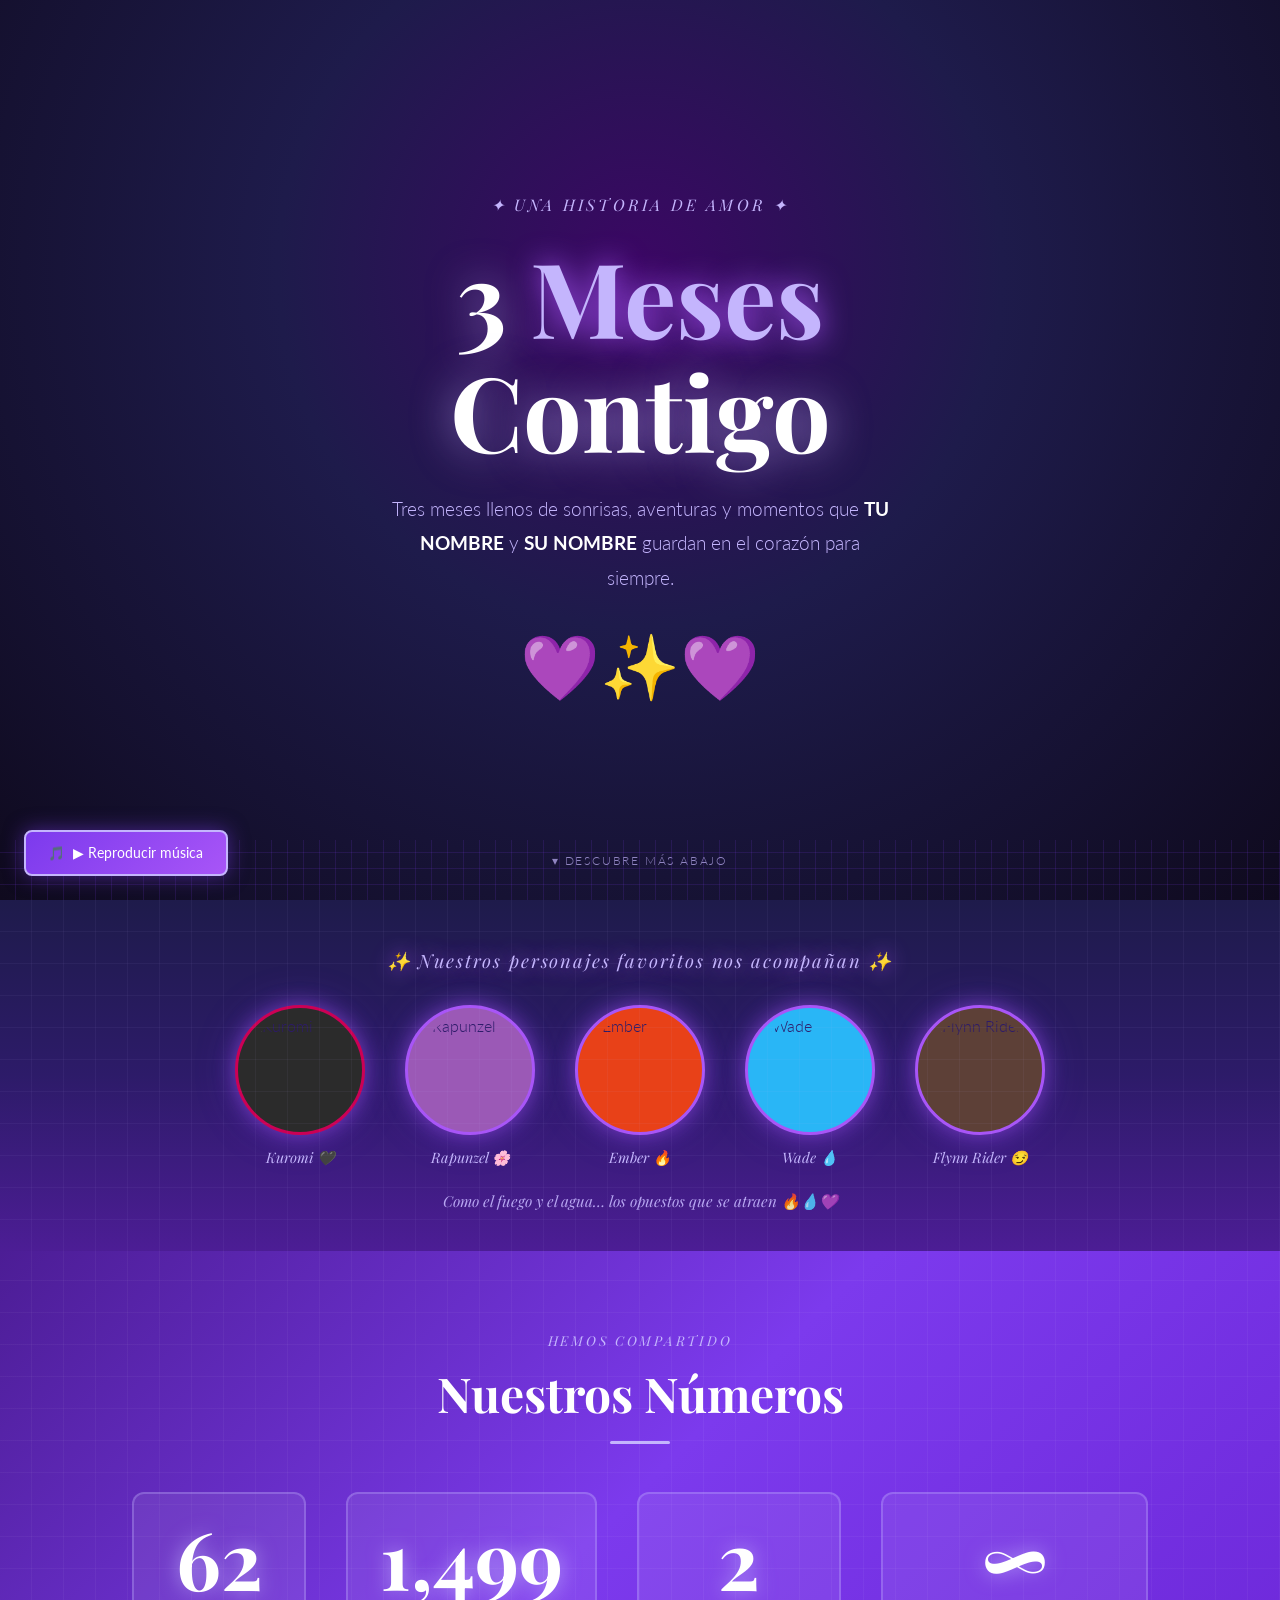
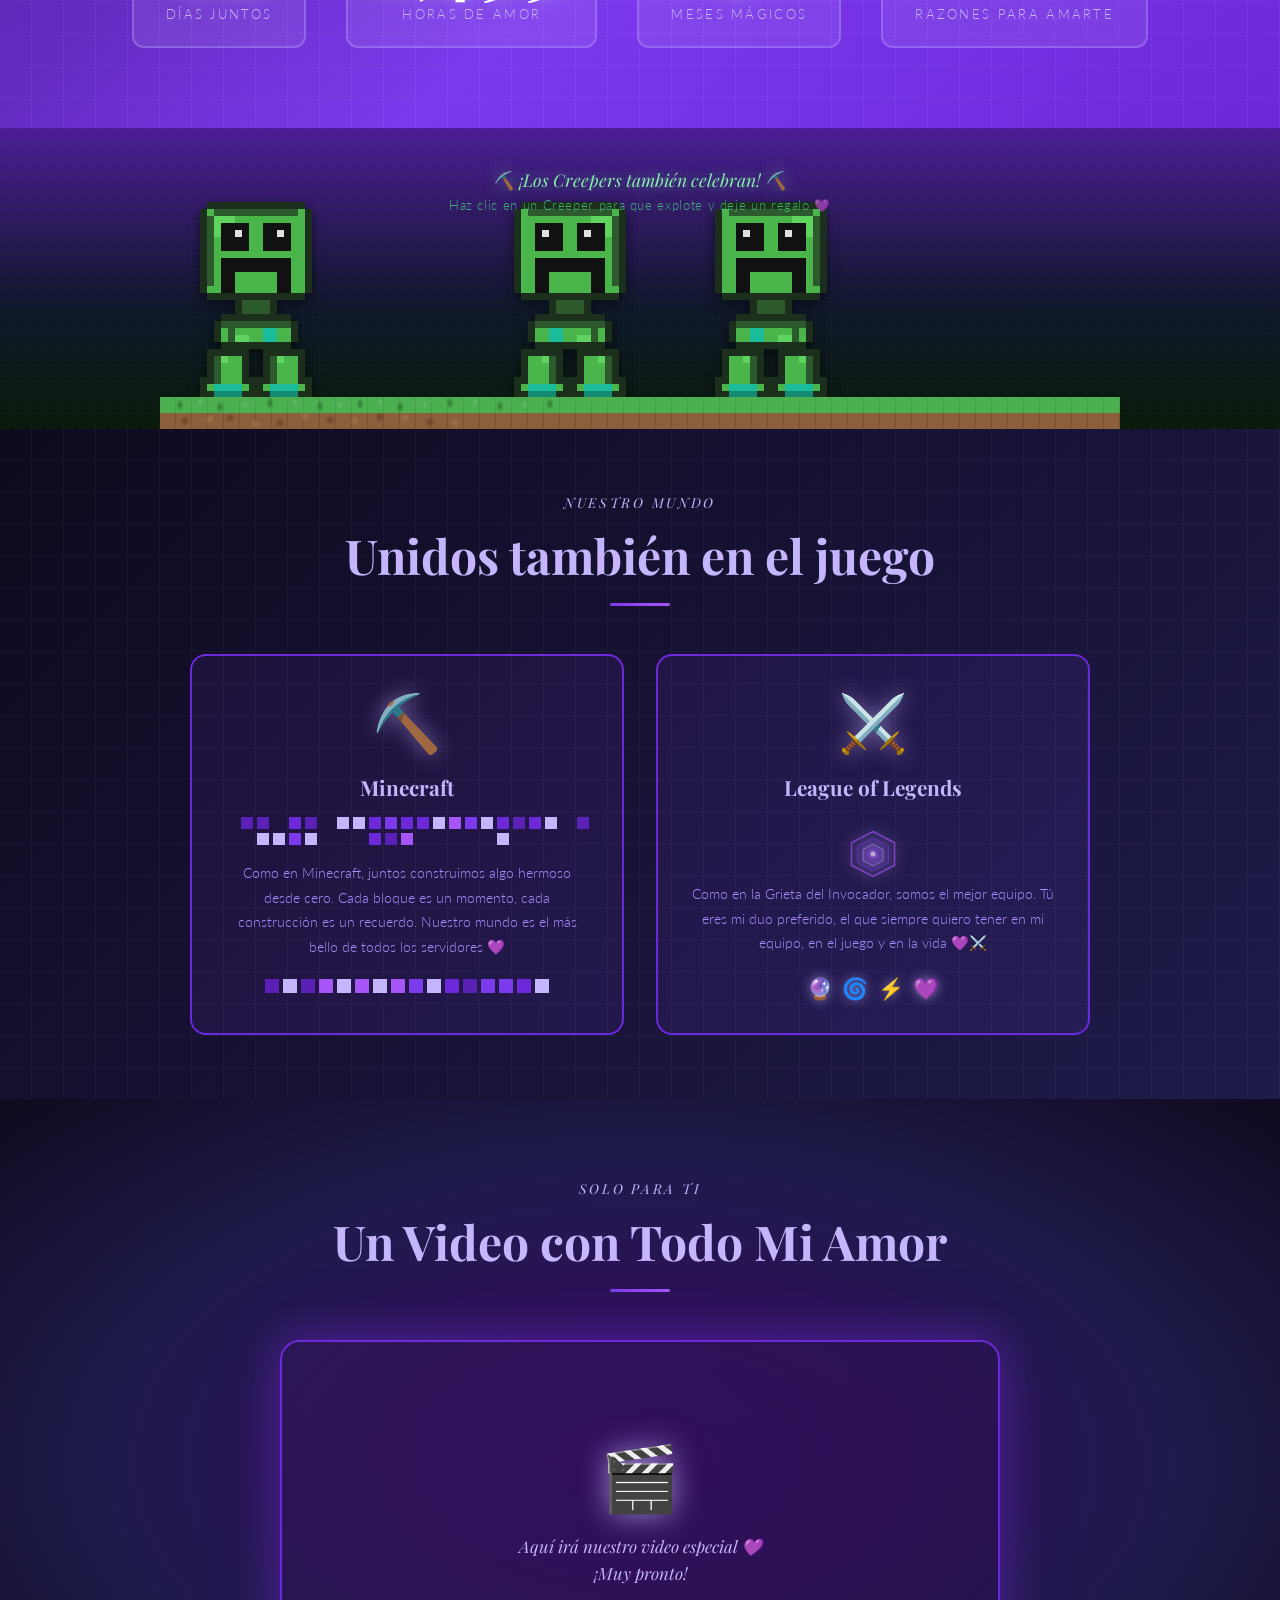
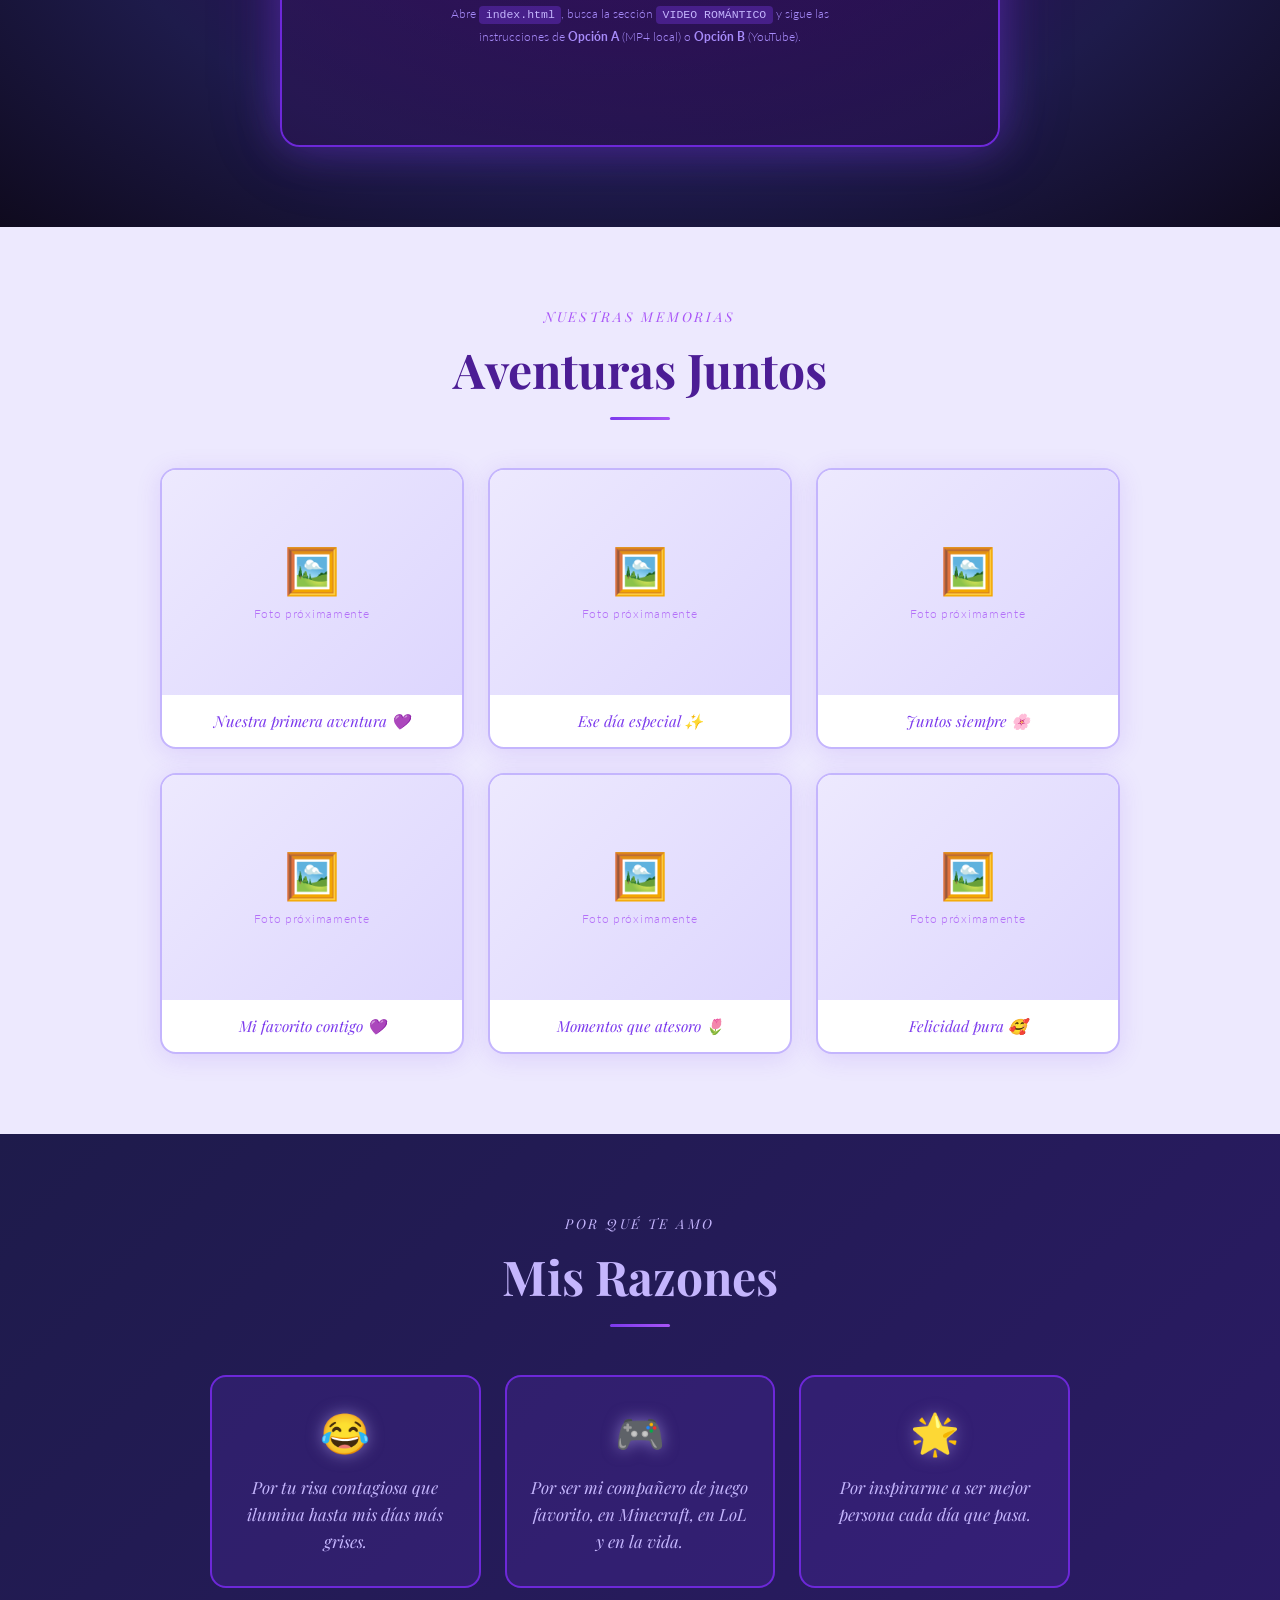
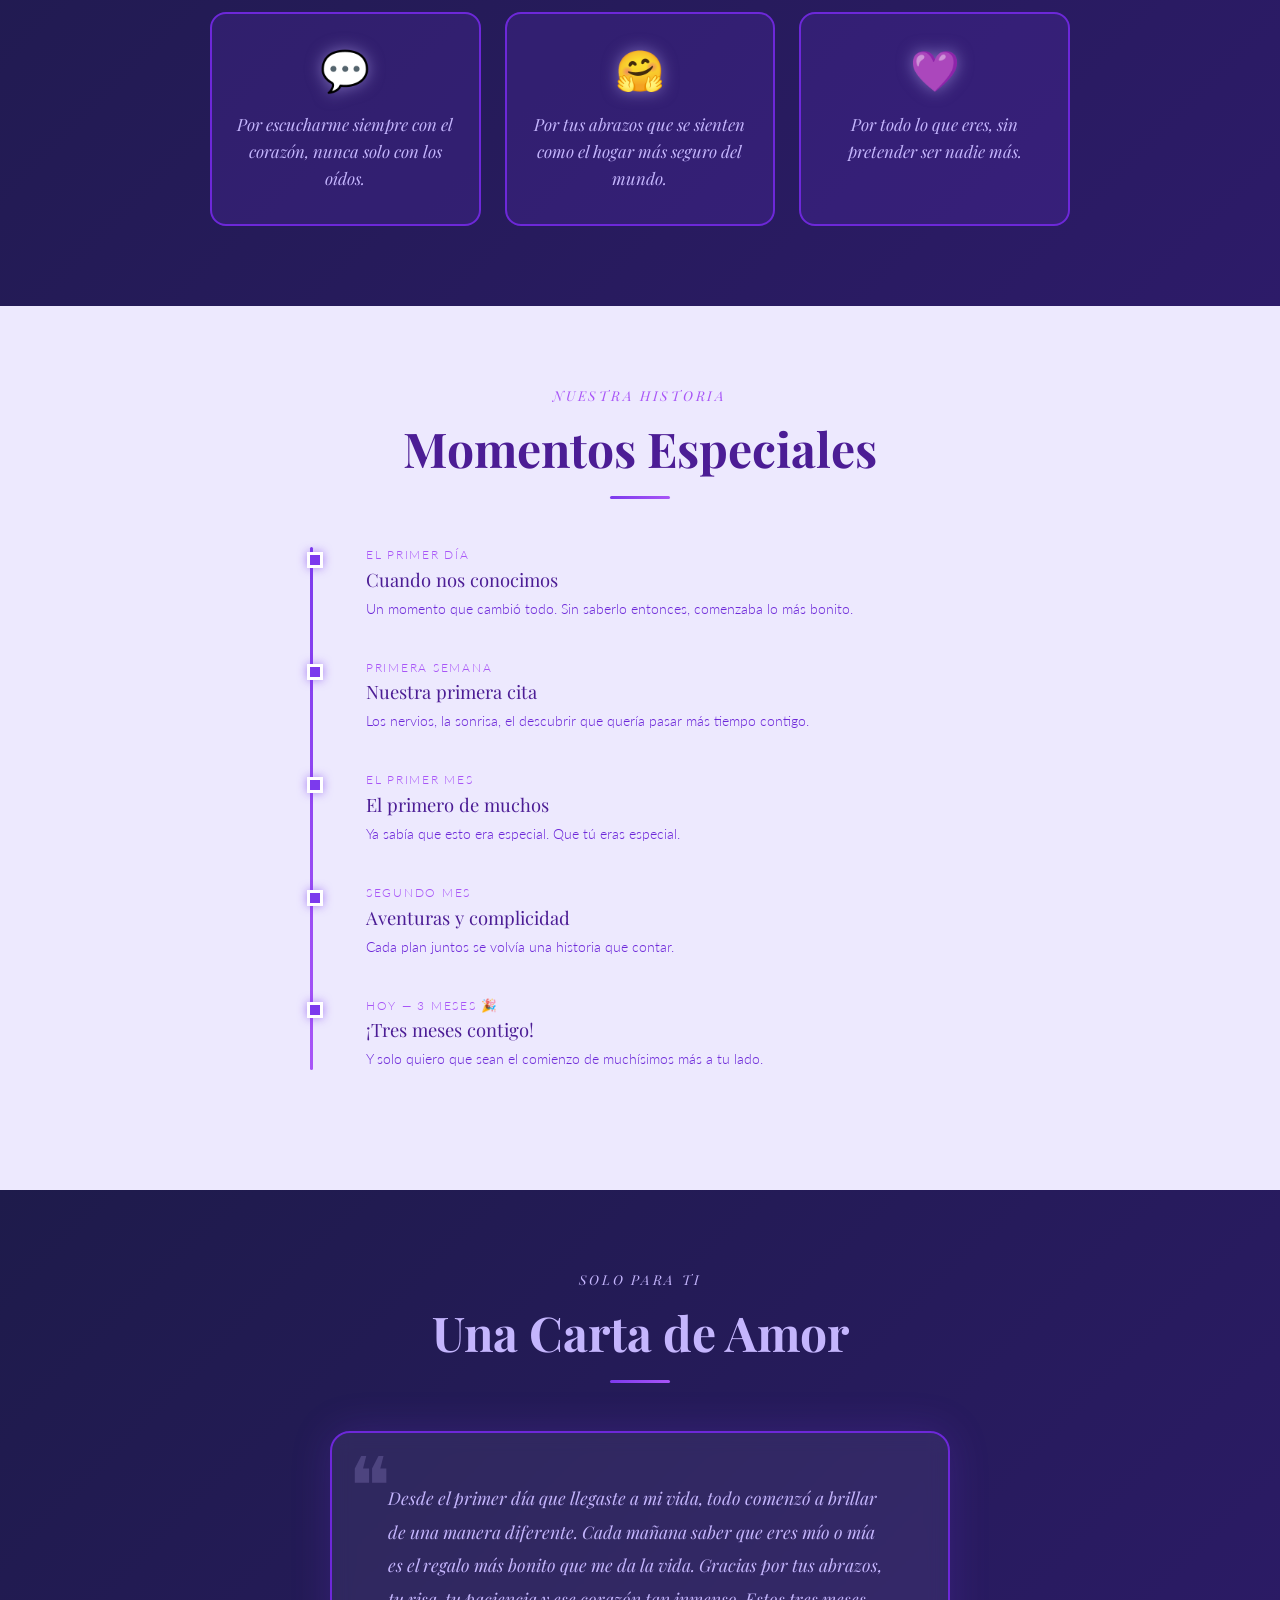
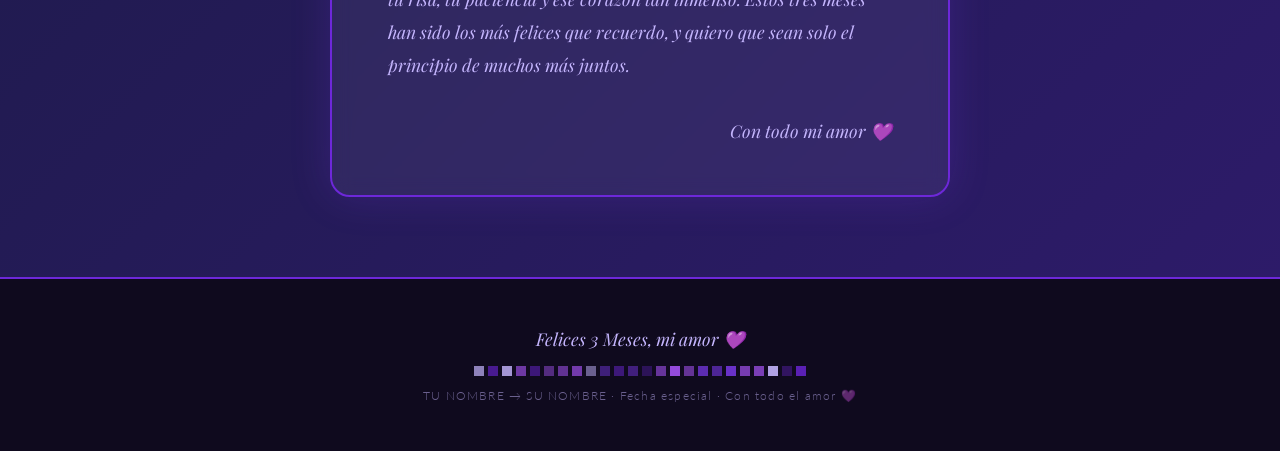
==== commit 426c9043: "Add files via upload" ====
--- a/index.html
+++ b/index.html
@@ -4,51 +4,40 @@
   <meta charset="UTF-8">
   <meta name="viewport" content="width=device-width, initial-scale=1.0">
   <title>3 Meses Contigo 💜</title>
-
-  <!-- Google Fonts -->
   <link rel="preconnect" href="https://fonts.googleapis.com">
   <link href="https://fonts.googleapis.com/css2?family=Playfair+Display:ital,wght@0,400;0,700;1,400&family=Lato:wght@300;400&display=swap" rel="stylesheet">
-
-  <!-- Estilos -->
   <link rel="stylesheet" href="css/style.css">
 </head>
 <body>
 
-<!-- ══════════════════════════════════════════
-     AUDIO — pon tu canción en assets/audio/
-     Renombra el archivo como: cancion.mp3
-     ══════════════════════════════════════════ -->
+<!-- ═══════════════════════════════════════════
+     AUDIO
+     Pon tu canción en assets/audio/cancion.mp3
+     ═══════════════════════════════════════════ -->
 <audio id="bgMusic" loop>
-  <!--
-    OPCIÓN 1: archivo local (recomendado para GitHub Pages)
-    Descarga "Steal the Show" u otra canción y ponla en assets/audio/
-  -->
   <source src="assets/audio/cancion.mp3" type="audio/mpeg">
-  <!--
-    OPCIÓN 2: URL directa (si tienes un link de descarga directa del MP3)
-    <source src="https://tu-link-directo.com/cancion.mp3" type="audio/mpeg">
-  -->
 </audio>
 
 <!-- Fondo de estrellas pixel -->
 <div class="pixel-bg" id="pixelBg"></div>
 
-<!-- Botón de música -->
+<!-- Botón música -->
 <button class="music-btn" id="musicBtn" onclick="toggleMusic()">
-  <span class="music-note" id="musicNote">🎵</span>
+  <span class="music-note">🎵</span>
   <span id="musicLabel">Pausar música</span>
 </button>
 
 
-<!-- ══════════════════════════════════════════
+<!-- ═══════════════════════════════════════════
      HERO
-     ══════════════════════════════════════════ -->
+     EDITA: nombres en hero-sub
+     ═══════════════════════════════════════════ -->
 <section class="hero">
   <div class="hero-pixels"></div>
   <p class="hero-badge">✦ Una historia de amor ✦</p>
   <h1 class="hero-title">3 <span>Meses</span><br>Contigo</h1>
 
-  <!-- ══ EDITA LOS NOMBRES AQUÍ ══ -->
+  <!-- ══ EDITA LOS NOMBRES ══ -->
   <p class="hero-sub">
     Tres meses llenos de sonrisas, aventuras y momentos que
     <strong>TU NOMBRE</strong> y <strong>SU NOMBRE</strong>
@@ -60,60 +49,40 @@
 </section>
 
 
-<!-- ══════════════════════════════════════════
+<!-- ═══════════════════════════════════════════
      PERSONAJES FAVORITOS
-     Las imágenes deben estar en assets/images/
-     ══════════════════════════════════════════ -->
+     Imágenes en assets/images/
+     ═══════════════════════════════════════════ -->
 <div class="chars-strip">
   <p class="chars-title">✨ Nuestros personajes favoritos nos acompañan ✨</p>
   <div class="chars-row">
 
-    <!-- KUROMI
-         Coloca la imagen en assets/images/kuromi.png -->
     <div class="char-wrap float-a">
-      <img class="char-img"
-           src="assets/images/kuromi.png"
-           alt="Kuromi"
-           onerror="this.style.fontSize='3rem';this.style.background='#2b2b2b';this.alt='🖤';this.style.display='flex';this.style.alignItems='center';this.style.justifyContent='center'">
+      <img class="char-img" src="assets/images/kuromi.png" alt="Kuromi"
+           onerror="this.style.background='#2b2b2b';this.style.borderColor='#cc0055'">
       <span class="char-label">Kuromi 🖤</span>
     </div>
 
-    <!-- RAPUNZEL
-         Coloca la imagen en assets/images/rapunzel.png -->
     <div class="char-wrap float-b">
-      <img class="char-img"
-           src="assets/images/rapunzel.png"
-           alt="Rapunzel"
+      <img class="char-img" src="assets/images/rapunzel.png" alt="Rapunzel"
            onerror="this.style.background='#9b59b6'">
       <span class="char-label">Rapunzel 🌸</span>
     </div>
 
-    <!-- EMBER
-         Coloca la imagen en assets/images/ember.png -->
     <div class="char-wrap float-c">
-      <img class="char-img"
-           src="assets/images/ember.png"
-           alt="Ember"
+      <img class="char-img" src="assets/images/ember.png" alt="Ember"
            onerror="this.style.background='#e84118'">
       <span class="char-label">Ember 🔥</span>
     </div>
 
-    <!-- WADE
-         Coloca la imagen en assets/images/wade.png -->
     <div class="char-wrap float-d">
-      <img class="char-img"
-           src="assets/images/wade.png"
-           alt="Wade"
+      <img class="char-img" src="assets/images/wade.png" alt="Wade"
            onerror="this.style.background='#29b6f6'">
       <span class="char-label">Wade 💧</span>
     </div>
 
-    <!-- FLYNN RIDER
-         Coloca la imagen en assets/images/flynn.png -->
     <div class="char-wrap float-e">
-      <img class="char-img"
-           src="assets/images/flynn.png"
-           alt="Flynn Rider"
+      <img class="char-img" src="assets/images/flynn.png" alt="Flynn Rider"
            onerror="this.style.background='#5d4037'">
       <span class="char-label">Flynn Rider 😏</span>
     </div>
@@ -125,9 +94,9 @@
 </div>
 
 
-<!-- ══════════════════════════════════════════
+<!-- ═══════════════════════════════════════════
      CONTADORES
-     ══════════════════════════════════════════ -->
+     ═══════════════════════════════════════════ -->
 <section class="counter-section">
   <p class="section-label">Hemos compartido</p>
   <h2 class="section-title">Nuestros Números</h2>
@@ -153,31 +122,39 @@
 </section>
 
 
-<!-- ══════════════════════════════════════════
+<!-- ═══════════════════════════════════════════
      CREEPERS DE MINECRAFT
-     ══════════════════════════════════════════ -->
-<div class="creeper-zone">
+     ═══════════════════════════════════════════ -->
+<div class="creeper-zone" id="creeperZone">
   <p class="creeper-zone-title">⛏️ ¡Los Creepers también celebran! ⛏️</p>
   <p class="creeper-zone-sub">Haz clic en un Creeper para que explote y deje un regalo 💜</p>
-  <div class="creeper-field" id="creeperField"></div>
+
+  <!-- Campo de creepers (las nubes se inyectan aquí desde JS) -->
+  <div class="creeper-field" id="creeperField">
+    <!-- Suelo estilo Minecraft -->
+    <div class="mc-ground">
+      <div class="mc-ground-grass"></div>
+      <div class="mc-ground-dirt"></div>
+    </div>
+  </div>
 </div>
 
 
-<!-- ══════════════════════════════════════════
-     GAMING — Minecraft & League of Legends
-     ══════════════════════════════════════════ -->
+<!-- ═══════════════════════════════════════════
+     GAMING — Minecraft & LoL
+     EDITA: textos dentro de game-text
+     ═══════════════════════════════════════════ -->
 <section class="gaming-section">
   <p class="section-label" style="color:var(--purple-glow)">Nuestro mundo</p>
   <h2 class="section-title" style="color:var(--purple-glow)">Unidos también en el juego</h2>
   <div class="section-rule"></div>
   <div class="gaming-grid">
 
-    <!-- MINECRAFT -->
     <div class="game-card">
       <span class="game-logo">⛏️</span>
       <h3 class="game-title">Minecraft</h3>
       <div class="mc-pixels" id="mcHeart"></div>
-      <!-- ══ EDITA EL TEXTO DE MINECRAFT AQUÍ ══ -->
+      <!-- ══ EDITA ══ -->
       <p class="game-text" style="margin-top:1rem">
         Como en Minecraft, juntos construimos algo hermoso desde cero.
         Cada bloque es un momento, cada construcción es un recuerdo.
@@ -186,7 +163,6 @@
       <div class="mc-pixels" style="margin-top:1.2rem" id="mcBlocks"></div>
     </div>
 
-    <!-- LEAGUE OF LEGENDS -->
     <div class="game-card">
       <span class="game-logo">⚔️</span>
       <h3 class="game-title">League of Legends</h3>
@@ -197,7 +173,7 @@
         <circle cx="50" cy="50" r="10" fill="#a855f7" opacity=".8"/>
         <circle cx="50" cy="50" r="5" fill="white" opacity=".9"/>
       </svg>
-      <!-- ══ EDITA EL TEXTO DE LOL AQUÍ ══ -->
+      <!-- ══ EDITA ══ -->
       <p class="game-text">
         Como en la Grieta del Invocador, somos el mejor equipo.
         Tú eres mi duo preferido, el que siempre quiero tener en mi equipo,
@@ -212,60 +188,59 @@
 </section>
 
 
-<!-- ══════════════════════════════════════════
+<!-- ═══════════════════════════════════════════
      VIDEO ROMÁNTICO
-     ══════════════════════════════════════════ -->
+     ═══════════════════════════════════════════ -->
 <section class="video-section">
   <p class="section-label">Solo para ti</p>
   <h2 class="section-title">Un Video con Todo Mi Amor</h2>
   <div class="section-rule"></div>
 
   <div class="video-wrapper">
-
     <!--
-    ════════════════════════════════════════════════════
-    OPCIÓN A — Video local (archivo en tu proyecto)
-    Sube tu video a assets/video/ y descomenta esto:
-
-    <video controls autoplay muted loop>
+    ══════════════════════════════════════════════════════
+    OPCIÓN A — Video local (MP4 en tu proyecto)
+    Sube el archivo a assets/video/ y descomenta:
+
+    <video controls>
       <source src="assets/video/mi-video.mp4" type="video/mp4">
     </video>
 
-    ════════════════════════════════════════════════════
+    ══════════════════════════════════════════════════════
     OPCIÓN B — YouTube embed
-    Reemplaza XXXXXXXXXXX por el ID del video de YouTube:
+    Reemplaza XXXXXXXXXXX con el ID del video:
 
     <iframe
-      src="https://www.youtube.com/embed/XXXXXXXXXXX?autoplay=0&rel=0"
+      src="https://www.youtube.com/embed/XXXXXXXXXXX?rel=0"
       allow="accelerometer; autoplay; clipboard-write; encrypted-media; gyroscope; picture-in-picture"
       allowfullscreen>
     </iframe>
 
-    ════════════════════════════════════════════════════
-    Por ahora se muestra el placeholder de abajo.
-    Cuando agregues el video, elimina el bloque .video-placeholder
-    ════════════════════════════════════════════════════
+    ══════════════════════════════════════════════════════
+    Cuando agregues el video, elimina el bloque de abajo.
+    ══════════════════════════════════════════════════════
     -->
 
-    <!-- PLACEHOLDER — elimina esto cuando pongas el video real -->
+    <!-- PLACEHOLDER — elimina cuando tengas el video -->
     <div class="video-placeholder">
       <div class="video-placeholder-icon">🎬</div>
       <p class="video-placeholder-text">Aquí irá nuestro video especial 💜<br>¡Muy pronto!</p>
       <p class="video-placeholder-hint">
-        Para agregar tu video, abre <code>index.html</code> y busca la sección
-        <code>VIDEO ROMÁNTICO</code>. Tienes dos opciones:<br><br>
-        • <strong>Video local:</strong> copia el archivo a <code>assets/video/</code><br>
-        • <strong>YouTube:</strong> pega el ID del video en el iframe
+        Abre <code>index.html</code>, busca la sección <code>VIDEO ROMÁNTICO</code>
+        y sigue las instrucciones de <strong>Opción A</strong> (MP4 local)
+        o <strong>Opción B</strong> (YouTube).
       </p>
     </div>
-
-  </div>
-</section>
-
-
-<!-- ══════════════════════════════════════════
-     GALERÍA DE FOTOS
-     ══════════════════════════════════════════ -->
+  </div>
+</section>
+
+
+<!-- ═══════════════════════════════════════════
+     GALERÍA — SOLO LECTURA
+     EDITA el array `photos` en js/main.js
+     Agrega tus fotos a assets/images/ y pon
+     la ruta en el campo src de cada elemento.
+     ═══════════════════════════════════════════ -->
 <section class="gallery-section">
   <p class="section-label">Nuestras memorias</p>
   <h2 class="section-title">Aventuras Juntos</h2>
@@ -274,9 +249,10 @@
 </section>
 
 
-<!-- ══════════════════════════════════════════
+<!-- ═══════════════════════════════════════════
      RAZONES
-     ══════════════════════════════════════════ -->
+     EDITA el array `reasons` en js/main.js
+     ═══════════════════════════════════════════ -->
 <section class="reasons-section">
   <p class="section-label">Por qué te amo</p>
   <h2 class="section-title" style="color:var(--purple-glow)">Mis Razones</h2>
@@ -285,9 +261,10 @@
 </section>
 
 
-<!-- ══════════════════════════════════════════
+<!-- ═══════════════════════════════════════════
      LÍNEA DE TIEMPO
-     ══════════════════════════════════════════ -->
+     EDITA el array `timelineEvents` en js/main.js
+     ═══════════════════════════════════════════ -->
 <section class="timeline-section">
   <p class="section-label">Nuestra historia</p>
   <h2 class="section-title">Momentos Especiales</h2>
@@ -296,15 +273,16 @@
 </section>
 
 
-<!-- ══════════════════════════════════════════
+<!-- ═══════════════════════════════════════════
      CARTA DE AMOR
-     ══════════════════════════════════════════ -->
+     EDITA el texto del párrafo y la firma
+     ═══════════════════════════════════════════ -->
 <section class="letter-section">
   <p class="section-label">Solo para ti</p>
   <h2 class="section-title" style="color:var(--purple-glow)">Una Carta de Amor</h2>
   <div class="section-rule"></div>
   <div class="letter">
-    <!-- ══ EDITA LA CARTA AQUÍ ══ -->
+    <!-- ══ EDITA LA CARTA ══ -->
     <p>
       Desde el primer día que llegaste a mi vida, todo comenzó a brillar de una manera
       diferente. Cada mañana saber que eres mío o mía es el regalo más bonito que me da
@@ -312,25 +290,23 @@
       Estos tres meses han sido los más felices que recuerdo, y quiero que sean solo el
       principio de muchos más juntos.
     </p>
-    <!-- ══ EDITA LA FIRMA AQUÍ ══ -->
+    <!-- ══ EDITA LA FIRMA ══ -->
     <p class="letter-sig">Con todo mi amor 💜</p>
   </div>
 </section>
 
 
-<!-- ══════════════════════════════════════════
+<!-- ═══════════════════════════════════════════
      FOOTER
-     ══════════════════════════════════════════ -->
+     EDITA: mensaje, nombres y fecha
+     ═══════════════════════════════════════════ -->
 <footer>
-  <!-- ══ EDITA EL MENSAJE Y LOS DATOS AQUÍ ══ -->
+  <!-- ══ EDITA ══ -->
   <p>Felices 3 Meses, mi amor 💜</p>
   <div class="footer-pixels" id="footerPixels"></div>
   <small>TU NOMBRE → SU NOMBRE · Fecha especial · Con todo el amor 💜</small>
 </footer>
 
-
-<!-- Scripts (type="module" para soporte de import/export) -->
 <script type="module" src="js/main.js"></script>
-
 </body>
 </html>
--- a/css/style.css
+++ b/css/style.css
@@ -1,6 +1,6 @@
 /* ═══════════════════════════════════════════════════════
-   3 MESES CONTIGO — Estilos principales
-   Edita las variables en :root para cambiar colores
+   style.css — 3 Meses Contigo
+   Tema morado + pixel Minecraft
    ═══════════════════════════════════════════════════════ */
 *,*::before,*::after{box-sizing:border-box;margin:0;padding:0}
 :root{
@@ -16,7 +16,7 @@
 html{scroll-behavior:smooth}
 body{background:var(--cream);color:var(--text);font-family:'Lato',sans-serif;font-weight:300;overflow-x:hidden}
 
-/* ── PIXEL BACKGROUND ── */
+/* ── PIXEL STARS ── */
 .pixel-bg{position:fixed;top:0;left:0;width:100%;height:100%;pointer-events:none;z-index:0;overflow:hidden}
 .pixel-star{position:absolute;image-rendering:pixelated;border-radius:0;opacity:0;animation:twinkle linear infinite}
 @keyframes twinkle{0%,100%{opacity:0;transform:scale(1)}50%{opacity:.9;transform:scale(1.6)}}
@@ -24,15 +24,7 @@
 @keyframes fall{0%{transform:translateY(0) rotate(0deg);opacity:0}5%{opacity:.8}85%{opacity:.5}100%{transform:translateY(110vh) rotate(540deg) translateX(40px);opacity:0}}
 
 /* ── MUSIC BTN ── */
-.music-btn{
-  position:fixed;bottom:1.5rem;left:1.5rem;
-  background:linear-gradient(135deg,var(--purple),var(--purple-light));
-  color:#fff;border:2px solid var(--purple-glow);border-radius:8px;
-  padding:.8rem 1.4rem;font-size:.85rem;cursor:pointer;z-index:200;
-  box-shadow:0 0 20px rgba(124,58,237,.5);font-family:'Lato',sans-serif;
-  transition:transform .2s,box-shadow .2s;display:flex;align-items:center;gap:.5rem;
-  user-select:none;
-}
+.music-btn{position:fixed;bottom:1.5rem;left:1.5rem;background:linear-gradient(135deg,var(--purple),var(--purple-light));color:#fff;border:2px solid var(--purple-glow);border-radius:8px;padding:.8rem 1.4rem;font-size:.85rem;cursor:pointer;z-index:200;box-shadow:0 0 20px rgba(124,58,237,.5);font-family:'Lato',sans-serif;transition:transform .2s,box-shadow .2s;display:flex;align-items:center;gap:.5rem;user-select:none}
 .music-btn:hover{transform:scale(1.06);box-shadow:0 0 30px rgba(168,85,247,.7)}
 .music-note{display:inline-block}
 .music-btn.playing .music-note{animation:spin-note 1.5s linear infinite}
@@ -73,28 +65,114 @@
 .chars-couple{text-align:center;margin-top:1.5rem;padding-bottom:.5rem}
 .chars-couple p{font-family:'Playfair Display',serif;font-style:italic;font-size:.95rem;color:var(--purple-glow);opacity:.9}
 
-/* ── CREEPER ZONE ── */
-.creeper-zone{position:relative;z-index:2;background:linear-gradient(180deg,var(--purple-dark) 0%,#0f172a 100%);padding:2.5rem 1rem 0;overflow:hidden;min-height:280px}
-.creeper-zone::before{content:"";position:absolute;inset:0;pointer-events:none;background:repeating-linear-gradient(90deg,transparent 0,transparent 15px,rgba(34,197,94,.04) 15px,rgba(34,197,94,.04) 16px),repeating-linear-gradient(0deg,transparent 0,transparent 15px,rgba(34,197,94,.04) 15px,rgba(34,197,94,.04) 16px)}
-.creeper-zone-title{text-align:center;font-family:'Playfair Display',serif;font-style:italic;color:#86efac;font-size:1.1rem;margin-bottom:.5rem;text-shadow:0 0 15px rgba(134,239,172,.5)}
-.creeper-zone-sub{text-align:center;font-size:.8rem;color:#4ade80;opacity:.7;margin-bottom:1.5rem;letter-spacing:.05em}
-.creeper-field{position:relative;height:220px;width:100%;max-width:960px;margin:0 auto}
-/* ground */
-.creeper-field::after{content:"";position:absolute;bottom:0;left:0;right:0;height:24px;background:repeating-linear-gradient(90deg,#15803d 0,#15803d 24px,#166534 24px,#166534 48px);image-rendering:pixelated}
-
-/* individual creeper */
-.creeper-wrap{position:absolute;bottom:24px;cursor:pointer;user-select:none}
-.creeper-wrap svg{image-rendering:pixelated;display:block}
-.creeper-walk{animation:cWalk 0.5s steps(2) infinite}
-@keyframes cWalk{0%{transform:translateY(0)}50%{transform:translateY(-3px)}}
-.creeper-flash{animation:cFlash 0.15s steps(1) infinite}
-@keyframes cFlash{0%,100%{filter:brightness(1) drop-shadow(0 0 4px #4ade80)}50%{filter:brightness(5) drop-shadow(0 0 16px #fff)}}
-/* explosion */
-.c-explosion{position:absolute;border-radius:50%;pointer-events:none;transform:translate(-50%,-50%);animation:cExplode .55s ease-out forwards;background:radial-gradient(circle,rgba(255,220,50,.95) 0%,rgba(239,68,68,.8) 35%,rgba(124,58,237,.4) 65%,transparent 100%)}
-@keyframes cExplode{0%{width:0;height:0;opacity:1}100%{width:220px;height:220px;opacity:0}}
-/* egg */
-.c-egg{position:absolute;font-size:1.8rem;pointer-events:none;animation:cEggDrop 1.4s cubic-bezier(.4,0,.2,1) forwards}
-@keyframes cEggDrop{0%{transform:translateY(-40px) scale(.4);opacity:1}55%{transform:translateY(0) scale(1.2)}70%{transform:translateY(-8px) scale(.95)}85%{transform:translateY(0) scale(1)}100%{transform:translateY(0) scale(1);opacity:1}}
+/* ══════════════════════════════════════
+   CREEPER ZONE
+   ══════════════════════════════════════ */
+.creeper-zone{
+  position:relative; z-index:2;
+  background:linear-gradient(180deg,var(--purple-dark) 0%,#0f172a 60%,#0a1a0a 100%);
+  padding:2.5rem 1rem 0; overflow:hidden; min-height:280px;
+}
+/* Grid de fondo (cielo Minecraft) */
+.creeper-zone::before{
+  content:""; position:absolute; inset:0; pointer-events:none;
+  background:
+    repeating-linear-gradient(90deg,transparent 0,transparent 15px,rgba(100,200,100,.03) 15px,rgba(100,200,100,.03) 16px),
+    repeating-linear-gradient(0deg,transparent 0,transparent 15px,rgba(100,200,100,.03) 15px,rgba(100,200,100,.03) 16px);
+}
+.creeper-zone-title{text-align:center;font-family:'Playfair Display',serif;font-style:italic;color:#86efac;font-size:1.1rem;margin-bottom:.4rem;text-shadow:0 0 15px rgba(134,239,172,.5);position:relative;z-index:4}
+.creeper-zone-sub{text-align:center;font-size:.8rem;color:#4ade80;opacity:.75;margin-bottom:1rem;letter-spacing:.05em;position:relative;z-index:4}
+
+/* Campo donde caminan los creepers */
+.creeper-field{position:relative;height:200px;width:100%;max-width:960px;margin:0 auto}
+
+/* ── SUELO MINECRAFT (cesped pixel art) ── */
+.mc-ground{
+  position:absolute; bottom:0; left:0; right:0; height:32px;
+  overflow:hidden; z-index:2;
+}
+/* Fila superior = hierba verde */
+.mc-ground-grass{
+  position:absolute; bottom:16px; left:0; right:0; height:16px;
+  background:
+    repeating-linear-gradient(
+      90deg,
+      #4CAF50 0px, #4CAF50 15px,
+      #45a049 15px,#45a049 16px
+    );
+  image-rendering:pixelated;
+}
+/* Variación de manchas oscuras y claras en la hierba */
+.mc-ground-grass::after{
+  content:"";
+  position:absolute; inset:0;
+  background:
+    /* manchas oscuras */
+    radial-gradient(ellipse 4px 6px at 20px 8px,  #2d7a2d 0%,transparent 100%),
+    radial-gradient(ellipse 4px 6px at 60px 10px, #2d7a2d 0%,transparent 100%),
+    radial-gradient(ellipse 4px 6px at 110px 6px, #2d7a2d 0%,transparent 100%),
+    radial-gradient(ellipse 4px 6px at 160px 9px, #2d7a2d 0%,transparent 100%),
+    radial-gradient(ellipse 4px 6px at 200px 7px, #2d7a2d 0%,transparent 100%),
+    radial-gradient(ellipse 4px 6px at 240px 10px,#2d7a2d 0%,transparent 100%),
+    radial-gradient(ellipse 4px 6px at 290px 6px, #2d7a2d 0%,transparent 100%),
+    radial-gradient(ellipse 4px 6px at 340px 9px, #2d7a2d 0%,transparent 100%),
+    radial-gradient(ellipse 4px 6px at 390px 7px, #2d7a2d 0%,transparent 100%),
+    /* manchas claras */
+    radial-gradient(ellipse 3px 4px at 40px 5px,  #66bb6a 0%,transparent 100%),
+    radial-gradient(ellipse 3px 4px at 85px 8px,  #66bb6a 0%,transparent 100%),
+    radial-gradient(ellipse 3px 4px at 135px 5px, #66bb6a 0%,transparent 100%),
+    radial-gradient(ellipse 3px 4px at 180px 8px, #66bb6a 0%,transparent 100%),
+    radial-gradient(ellipse 3px 4px at 220px 5px, #66bb6a 0%,transparent 100%),
+    radial-gradient(ellipse 3px 4px at 265px 8px, #66bb6a 0%,transparent 100%),
+    radial-gradient(ellipse 3px 4px at 315px 5px, #66bb6a 0%,transparent 100%),
+    radial-gradient(ellipse 3px 4px at 365px 8px, #66bb6a 0%,transparent 100%);
+  image-rendering:pixelated;
+}
+/* Fila inferior = tierra */
+.mc-ground-dirt{
+  position:absolute; bottom:0; left:0; right:0; height:16px;
+  background:
+    repeating-linear-gradient(
+      90deg,
+      #8B5E3C 0px, #8B5E3C 15px,
+      #7a5230 15px,#7a5230 16px
+    );
+  image-rendering:pixelated;
+}
+.mc-ground-dirt::after{
+  content:"";
+  position:absolute; inset:0;
+  background:
+    radial-gradient(ellipse 5px 5px at 25px 8px,  #6b4226 0%,transparent 100%),
+    radial-gradient(ellipse 5px 5px at 70px 5px,  #6b4226 0%,transparent 100%),
+    radial-gradient(ellipse 5px 5px at 120px 10px,#6b4226 0%,transparent 100%),
+    radial-gradient(ellipse 5px 5px at 170px 7px, #6b4226 0%,transparent 100%),
+    radial-gradient(ellipse 5px 5px at 220px 4px, #6b4226 0%,transparent 100%),
+    radial-gradient(ellipse 5px 5px at 270px 9px, #6b4226 0%,transparent 100%),
+    radial-gradient(ellipse 5px 5px at 50px 6px,  #a0724a 0%,transparent 100%),
+    radial-gradient(ellipse 5px 5px at 95px 11px, #a0724a 0%,transparent 100%),
+    radial-gradient(ellipse 5px 5px at 145px 3px, #a0724a 0%,transparent 100%),
+    radial-gradient(ellipse 5px 5px at 195px 8px, #a0724a 0%,transparent 100%),
+    radial-gradient(ellipse 5px 5px at 245px 5px, #a0724a 0%,transparent 100%),
+    radial-gradient(ellipse 5px 5px at 295px 10px,#a0724a 0%,transparent 100%);
+  image-rendering:pixelated;
+}
+
+/* ── Creeper animations ── */
+.creeper-wrap{position:absolute;bottom:24px;cursor:pointer;user-select:none;transition:left .016s linear}
+.creeper-walk{animation:cWalk .45s steps(2) infinite}
+@keyframes cWalk{0%,100%{transform:translateY(0)}50%{transform:translateY(-4px)}}
+.creeper-flash{animation:cFlash .14s steps(1) infinite}
+@keyframes cFlash{0%,100%{filter:brightness(1) drop-shadow(0 0 5px #4ab54a)}50%{filter:brightness(6) drop-shadow(0 0 20px #fff)}}
+
+/* Explosión y regalo */
+.c-explosion{position:absolute;border-radius:50%;pointer-events:none;transform:translate(-50%,-50%);animation:cBoom .55s ease-out forwards;background:radial-gradient(circle,rgba(255,220,50,.95) 0%,rgba(239,68,68,.8) 35%,rgba(124,58,237,.4) 65%,transparent 100%)}
+@keyframes cBoom{0%{width:0;height:0;opacity:1}100%{width:220px;height:220px;opacity:0}}
+.c-egg{position:absolute;font-size:1.8rem;pointer-events:none;animation:cEgg 1.4s cubic-bezier(.4,0,.2,1) forwards}
+@keyframes cEgg{0%{transform:translateY(-40px) scale(.4);opacity:1}55%{transform:translateY(0) scale(1.2)}70%{transform:translateY(-8px) scale(.95)}85%{transform:translateY(0) scale(1)}100%{transform:translateY(0) scale(1);opacity:1}}
+
+/* Nubes pixel */
+.pixel-cloud{position:absolute;pointer-events:none;z-index:3}
 
 /* ── GAMING ── */
 .gaming-section{position:relative;z-index:1;padding:4rem 2rem;background:linear-gradient(135deg,#0f0a1e 0%,#1e1b4b 100%);overflow:hidden}
@@ -109,37 +187,34 @@
 .mc-pixel{width:12px;height:12px;image-rendering:pixelated;border-radius:0}
 .lol-rune{width:50px;height:50px;margin:1rem auto 0;opacity:.7;filter:drop-shadow(0 0 8px rgba(196,181,253,.8))}
 
-/* ── VIDEO SECTION ── */
+/* ── VIDEO ── */
 .video-section{position:relative;z-index:1;padding:5rem 2rem;background:radial-gradient(ellipse at 50% 50%,#3b0764 0%,#1e1b4b 60%,#0f0a1e 100%)}
 .video-section .section-title,.video-section .section-label{color:var(--purple-glow)}
 .video-wrapper{max-width:720px;margin:0 auto;background:rgba(0,0,0,.4);border:2px solid var(--purple-mid);border-radius:20px;overflow:hidden;box-shadow:0 0 40px rgba(124,58,237,.4),0 0 80px rgba(124,58,237,.15)}
 .video-wrapper video,.video-wrapper iframe{width:100%;aspect-ratio:16/9;display:block;border:none}
-/* placeholder shown when no video is set */
 .video-placeholder{aspect-ratio:16/9;width:100%;display:flex;flex-direction:column;align-items:center;justify-content:center;gap:1rem;background:linear-gradient(135deg,rgba(124,58,237,.2),rgba(76,29,149,.3));padding:2rem}
 .video-placeholder-icon{font-size:4rem;filter:drop-shadow(0 0 15px rgba(196,181,253,.7));animation:heartbeat 2s ease-in-out infinite}
 .video-placeholder-text{font-family:'Playfair Display',serif;font-style:italic;color:var(--purple-glow);font-size:1.05rem;text-align:center;line-height:1.6}
 .video-placeholder-hint{font-size:.78rem;color:#a78bfa;text-align:center;line-height:1.8;max-width:420px}
 .video-placeholder-hint code{background:rgba(124,58,237,.35);padding:.15rem .4rem;border-radius:4px;font-family:monospace;font-size:.72rem;color:var(--purple-glow)}
 
-/* ── SHARED SECTIONS ── */
+/* ── SHARED ── */
 section{position:relative;z-index:1;padding:5rem 2rem}
 .section-label{font-family:'Playfair Display',serif;font-style:italic;font-size:.85rem;color:var(--purple-light);letter-spacing:.2em;text-transform:uppercase;text-align:center;margin-bottom:.75rem}
 .section-title{font-family:'Playfair Display',serif;font-size:clamp(1.8rem,5vw,3rem);text-align:center;color:var(--purple);margin-bottom:1rem}
 .section-rule{width:60px;height:3px;background:linear-gradient(90deg,var(--purple),var(--purple-light));margin:0 auto 3rem;border-radius:2px}
 
-/* ── GALLERY ── */
+/* ── GALLERY (solo lectura) ── */
 .gallery-section{background:var(--purple-soft)}
 .gallery-section .section-title{color:var(--purple-dark)}
 .gallery-grid{max-width:960px;margin:0 auto;display:grid;grid-template-columns:repeat(auto-fit,minmax(260px,1fr));gap:1.5rem}
-.photo-card{background:#fff;border-radius:16px;overflow:hidden;box-shadow:0 4px 24px rgba(124,58,237,.15);transition:transform .35s,box-shadow .35s;border:2px solid var(--purple-glow)}
+.photo-card{background:#fff;border-radius:16px;overflow:hidden;box-shadow:0 4px 24px rgba(124,58,237,.15);border:2px solid var(--purple-glow);transition:transform .35s,box-shadow .35s}
 .photo-card:hover{transform:translateY(-6px) rotate(.5deg);box-shadow:0 12px 40px rgba(124,58,237,.3)}
-.photo-slot{width:100%;aspect-ratio:4/3;background:linear-gradient(135deg,#ede9fe,#ddd6fe);display:flex;flex-direction:column;align-items:center;justify-content:center;gap:.5rem;position:relative;overflow:hidden}
-.photo-slot img{width:100%;height:100%;object-fit:cover;position:absolute;inset:0;display:none}
-.photo-slot.has-photo img{display:block}
-.photo-slot.has-photo .upload-hint{display:none}
-.upload-hint{font-size:.75rem;color:var(--purple-light);letter-spacing:.08em;text-align:center;padding:1rem;pointer-events:none}
-.upload-icon{font-size:2.2rem}
-.upload-btn{position:absolute;inset:0;opacity:0;cursor:pointer;width:100%;height:100%}
+.photo-slot{width:100%;aspect-ratio:4/3;overflow:hidden;background:linear-gradient(135deg,#ede9fe,#ddd6fe);display:flex;align-items:center;justify-content:center}
+.photo-slot img{width:100%;height:100%;object-fit:cover;display:block}
+.photo-placeholder{display:flex;flex-direction:column;align-items:center;gap:.5rem;color:var(--purple-light)}
+.photo-placeholder span{font-size:2.8rem}
+.photo-placeholder p{font-size:.75rem;letter-spacing:.06em;text-align:center;opacity:.8}
 .photo-caption{padding:1rem 1.25rem;font-family:'Playfair Display',serif;font-style:italic;font-size:.95rem;color:var(--purple);text-align:center}
 
 /* ── REASONS ── */
@@ -188,6 +263,7 @@
 .footer-pixels{display:flex;justify-content:center;gap:4px;margin-top:1rem}
 .footer-pixel{width:10px;height:10px;image-rendering:pixelated}
 
+/* ── RESPONSIVE ── */
 @media(max-width:700px){
   .gaming-grid{grid-template-columns:1fr}
   .chars-row{gap:1rem}
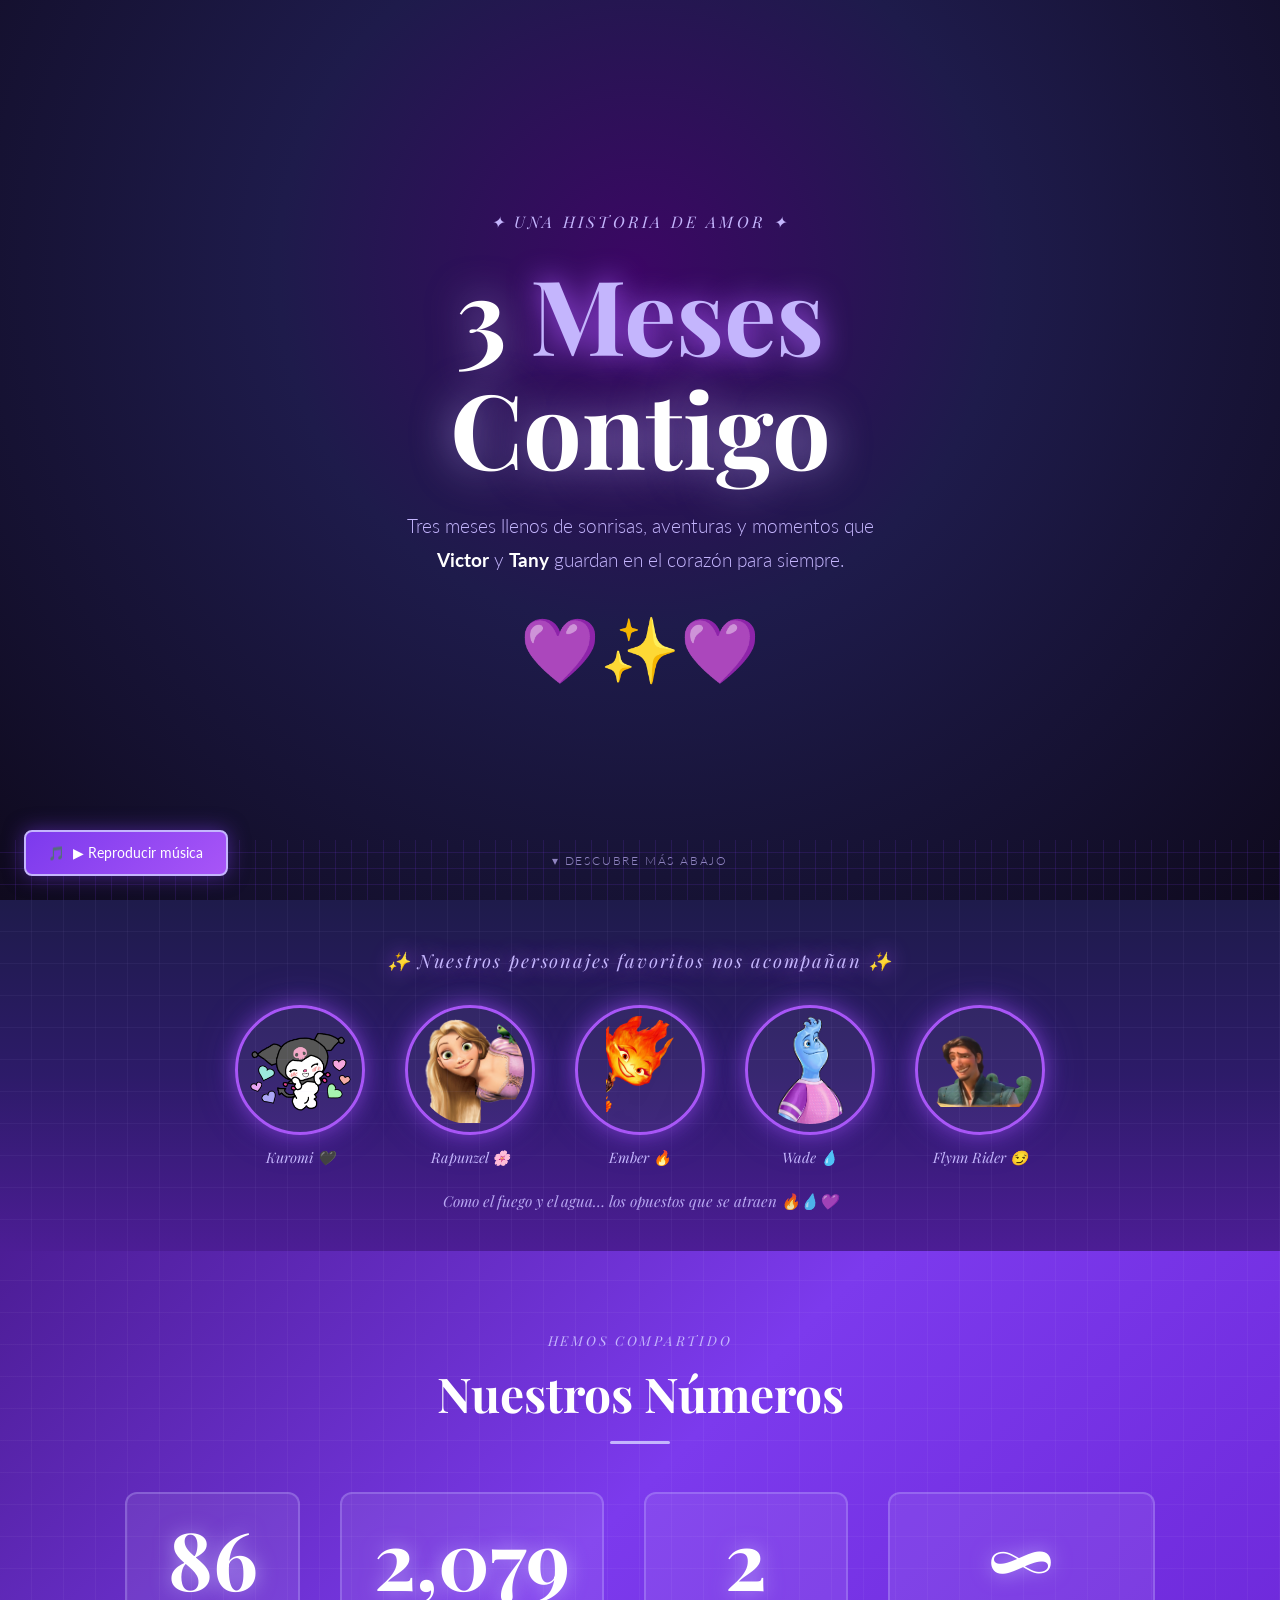
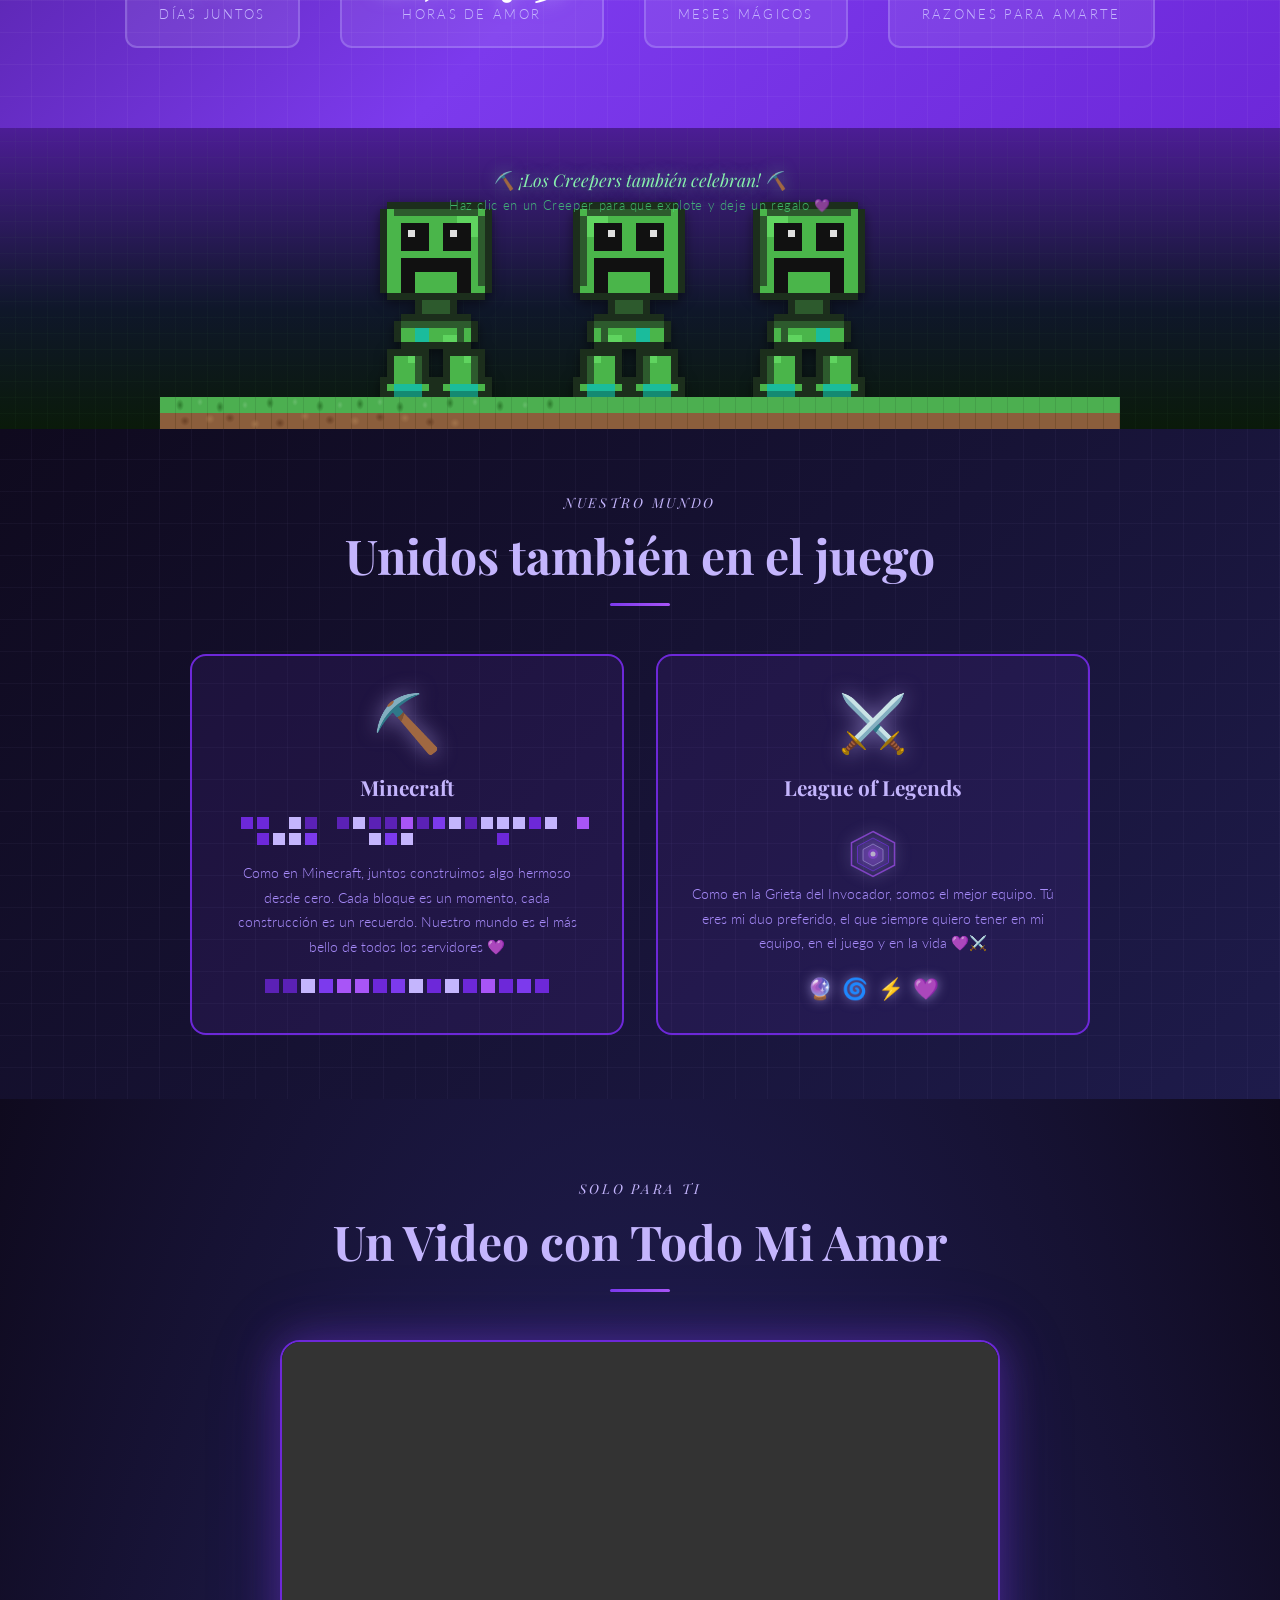
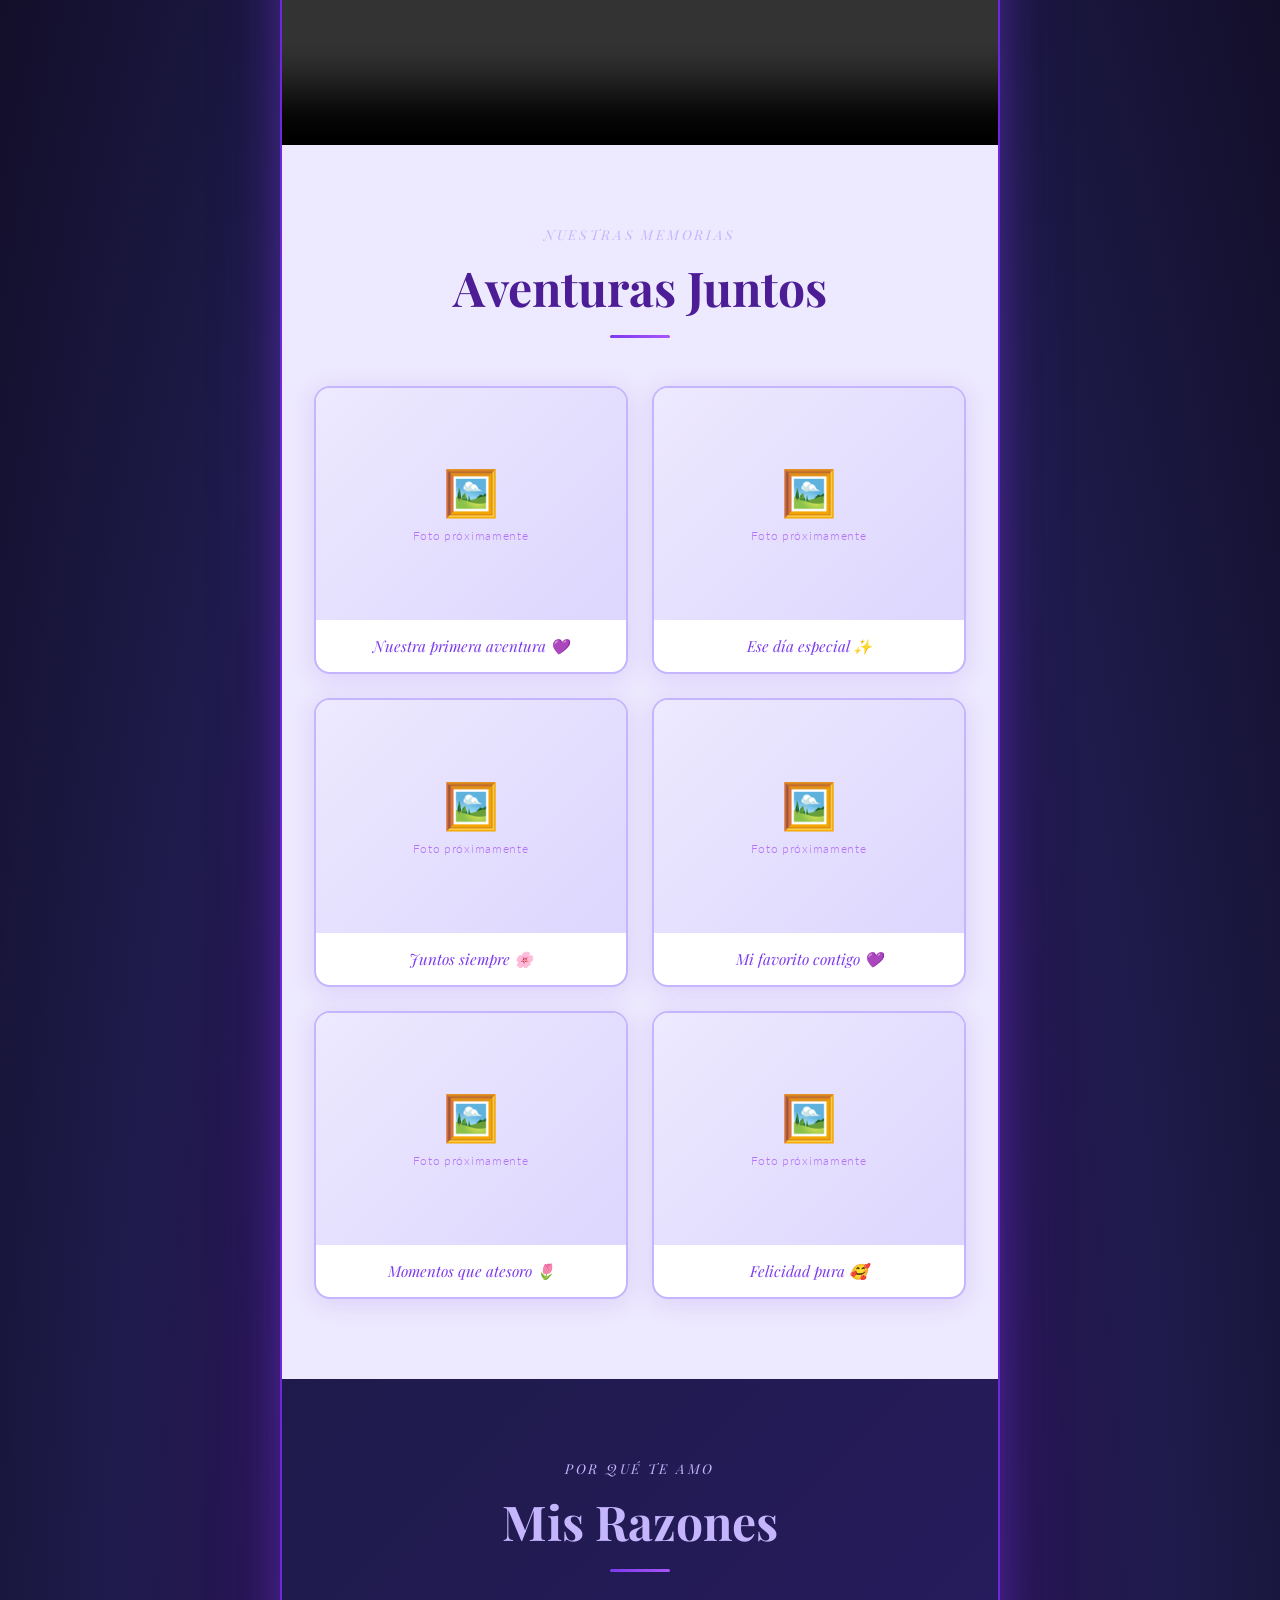
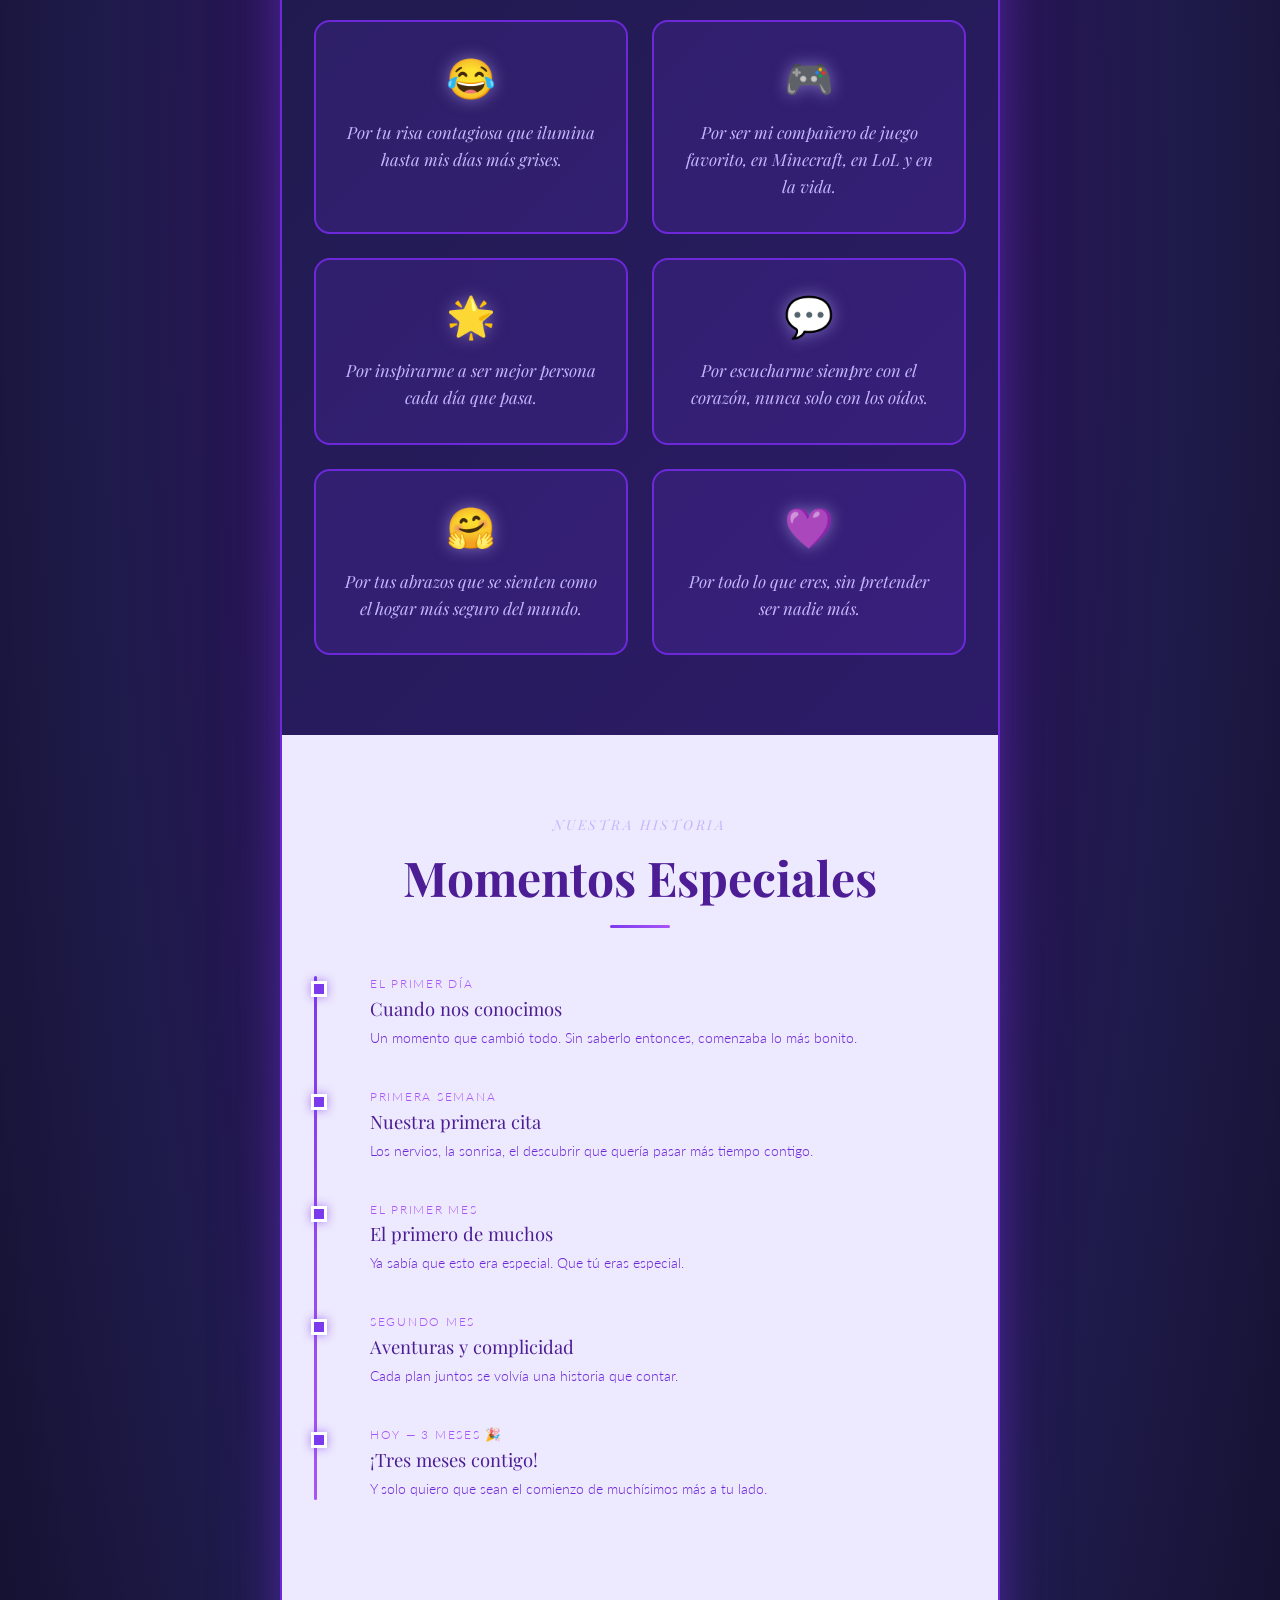
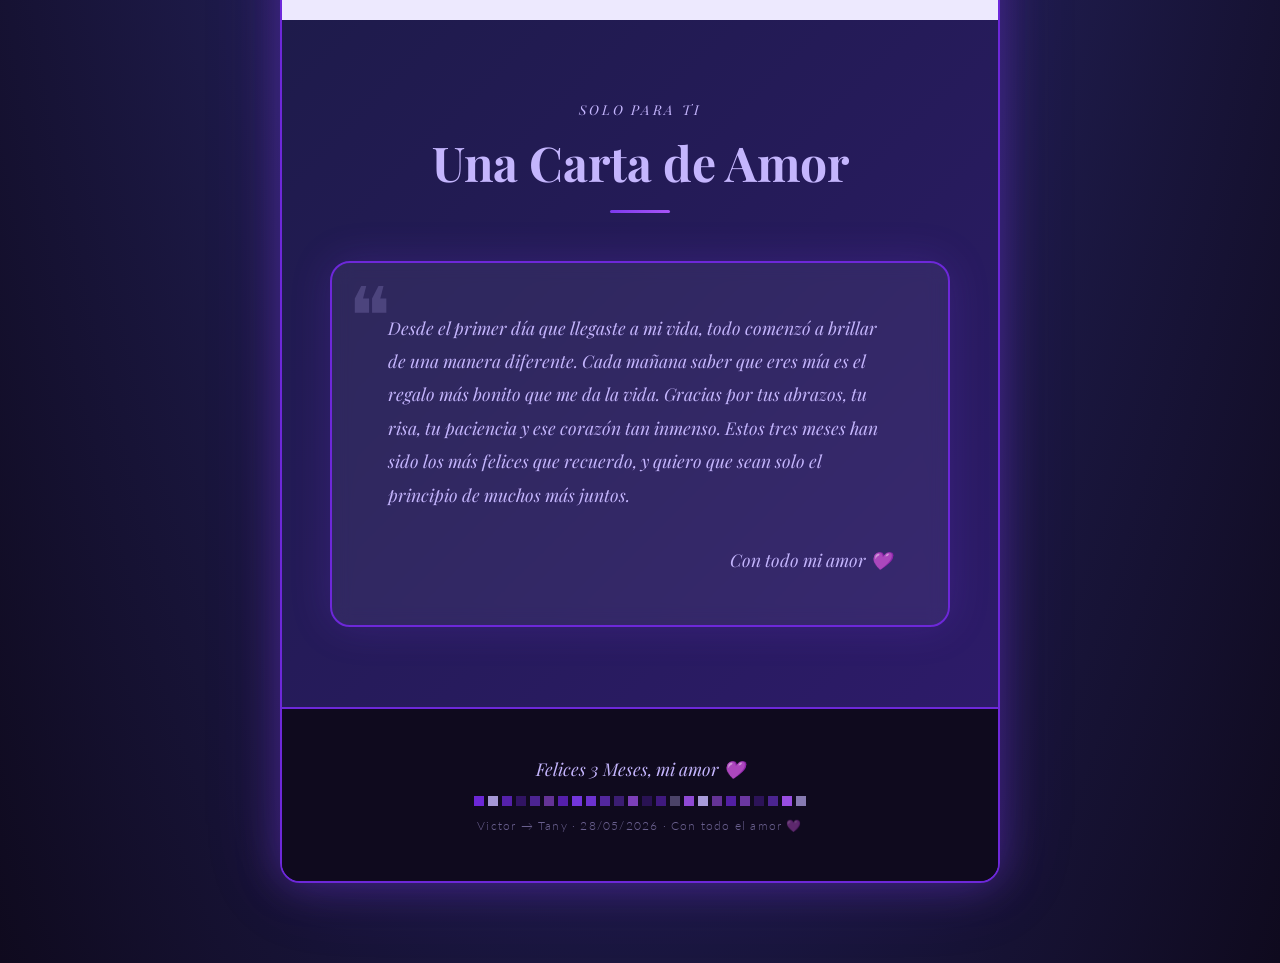
==== commit a653f6d6: "Update names and counters in index.html" ====
--- a/index.html
+++ b/index.html
@@ -40,7 +40,7 @@
   <!-- ══ EDITA LOS NOMBRES ══ -->
   <p class="hero-sub">
     Tres meses llenos de sonrisas, aventuras y momentos que
-    <strong>TU NOMBRE</strong> y <strong>SU NOMBRE</strong>
+    <strong>Victor</strong> y <strong>Tany</strong>
     guardan en el corazón para siempre.
   </p>
 
@@ -103,19 +103,19 @@
   <div class="section-rule"></div>
   <div class="counter-grid" id="counters">
     <div class="counter-item">
-      <div class="counter-num" data-target="90">0</div>
+      <div class="counter-num" data-target="90">89</div>
       <div class="counter-label">Días juntos</div>
     </div>
     <div class="counter-item">
-      <div class="counter-num" data-target="2160">0</div>
+      <div class="counter-num" data-target="2160">2136</div>
       <div class="counter-label">Horas de amor</div>
     </div>
     <div class="counter-item">
-      <div class="counter-num" data-target="3">0</div>
+      <div class="counter-num" data-target="3">3</div>
       <div class="counter-label">Meses mágicos</div>
     </div>
     <div class="counter-item">
-      <div class="counter-num" data-target="0" data-special="true">0</div>
+      <div class="counter-num" data-target="0" data-special="true">∞</div>
       <div class="counter-label">Razones para amarte</div>
     </div>
   </div>
@@ -197,6 +197,10 @@
   <div class="section-rule"></div>
 
   <div class="video-wrapper">
+    
+    <video controls>
+      <source src="assets/video/mi-video.mp4" type="video/mp4">
+    </video>
     <!--
     ══════════════════════════════════════════════════════
     OPCIÓN A — Video local (MP4 en tu proyecto)
@@ -216,21 +220,6 @@
       allowfullscreen>
     </iframe>
 
-    ══════════════════════════════════════════════════════
-    Cuando agregues el video, elimina el bloque de abajo.
-    ══════════════════════════════════════════════════════
-    -->
-
-    <!-- PLACEHOLDER — elimina cuando tengas el video -->
-    <div class="video-placeholder">
-      <div class="video-placeholder-icon">🎬</div>
-      <p class="video-placeholder-text">Aquí irá nuestro video especial 💜<br>¡Muy pronto!</p>
-      <p class="video-placeholder-hint">
-        Abre <code>index.html</code>, busca la sección <code>VIDEO ROMÁNTICO</code>
-        y sigue las instrucciones de <strong>Opción A</strong> (MP4 local)
-        o <strong>Opción B</strong> (YouTube).
-      </p>
-    </div>
   </div>
 </section>
 
@@ -285,7 +274,7 @@
     <!-- ══ EDITA LA CARTA ══ -->
     <p>
       Desde el primer día que llegaste a mi vida, todo comenzó a brillar de una manera
-      diferente. Cada mañana saber que eres mío o mía es el regalo más bonito que me da
+      diferente. Cada mañana saber que eres mía es el regalo más bonito que me da
       la vida. Gracias por tus abrazos, tu risa, tu paciencia y ese corazón tan inmenso.
       Estos tres meses han sido los más felices que recuerdo, y quiero que sean solo el
       principio de muchos más juntos.
@@ -304,7 +293,7 @@
   <!-- ══ EDITA ══ -->
   <p>Felices 3 Meses, mi amor 💜</p>
   <div class="footer-pixels" id="footerPixels"></div>
-  <small>TU NOMBRE → SU NOMBRE · Fecha especial · Con todo el amor 💜</small>
+  <small>Victor → Tany · 28/05/2026 · Con todo el amor 💜</small>
 </footer>
 
 <script type="module" src="js/main.js"></script>
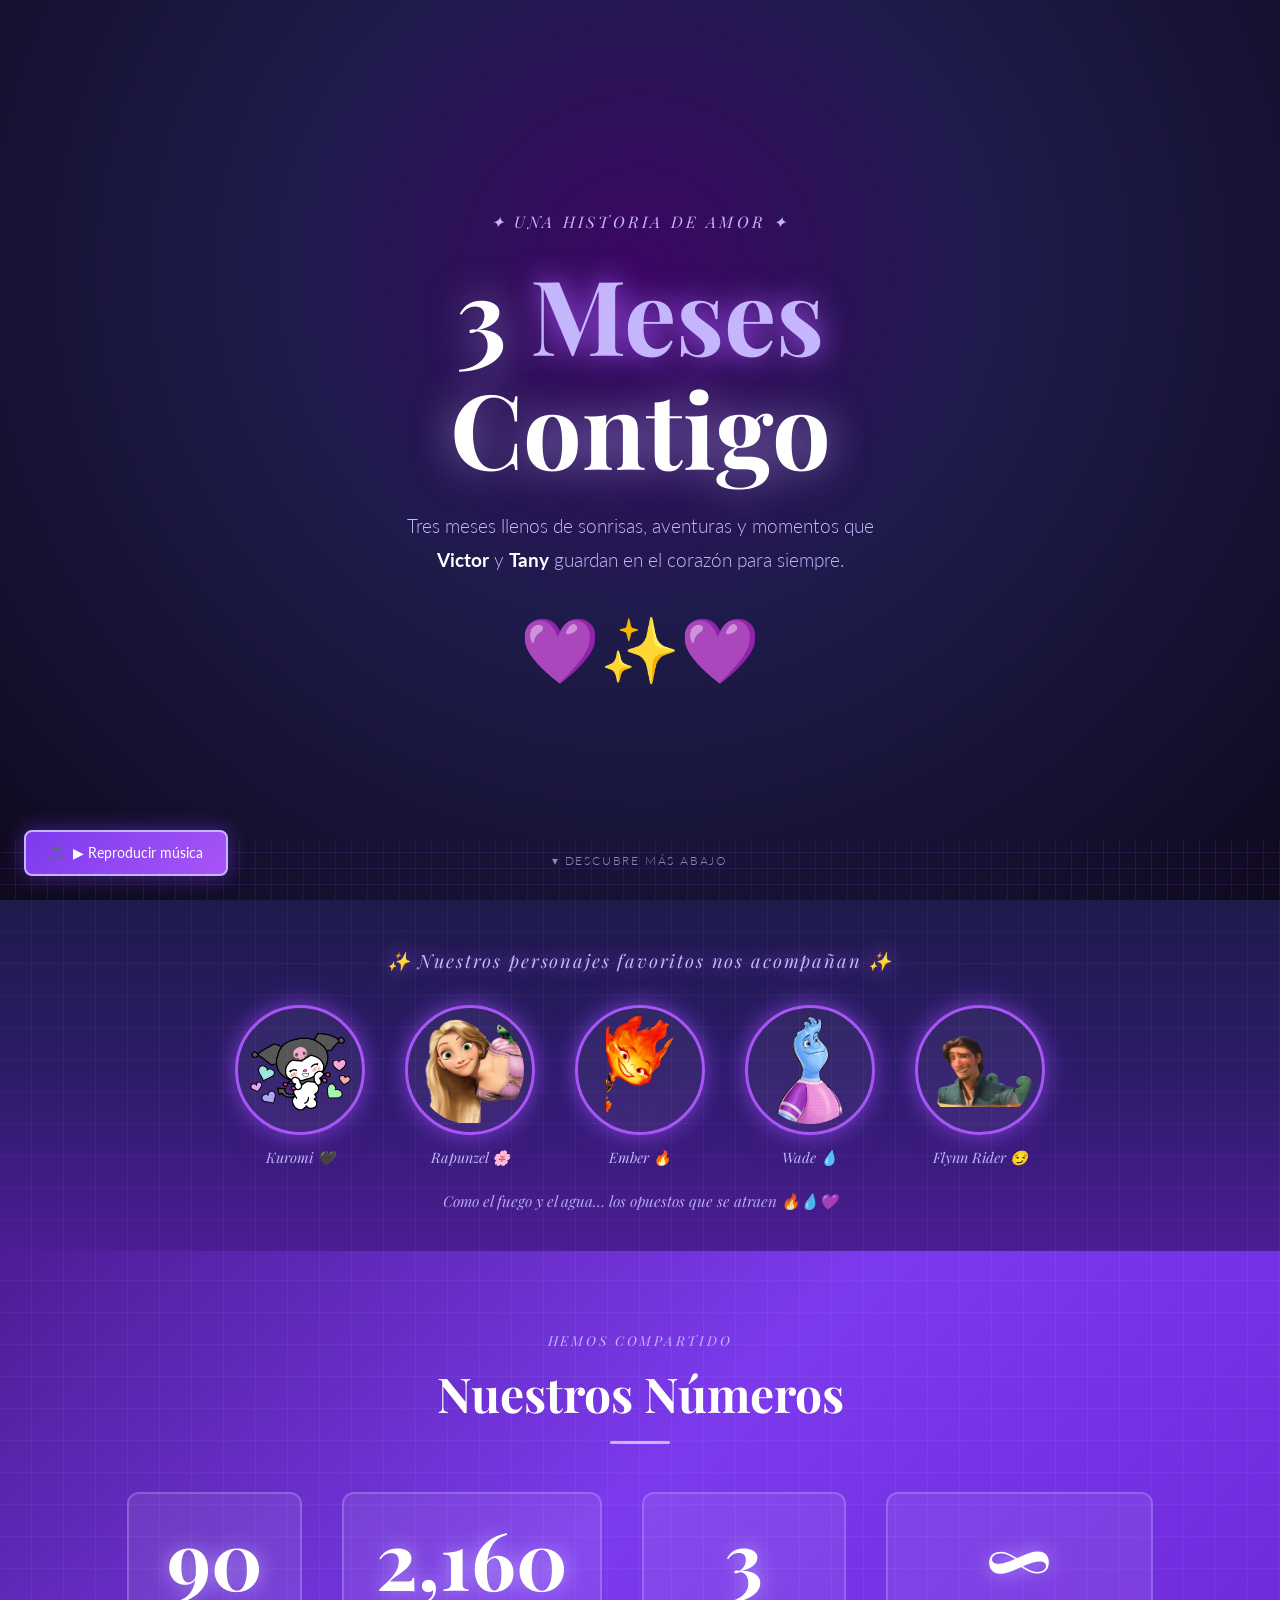
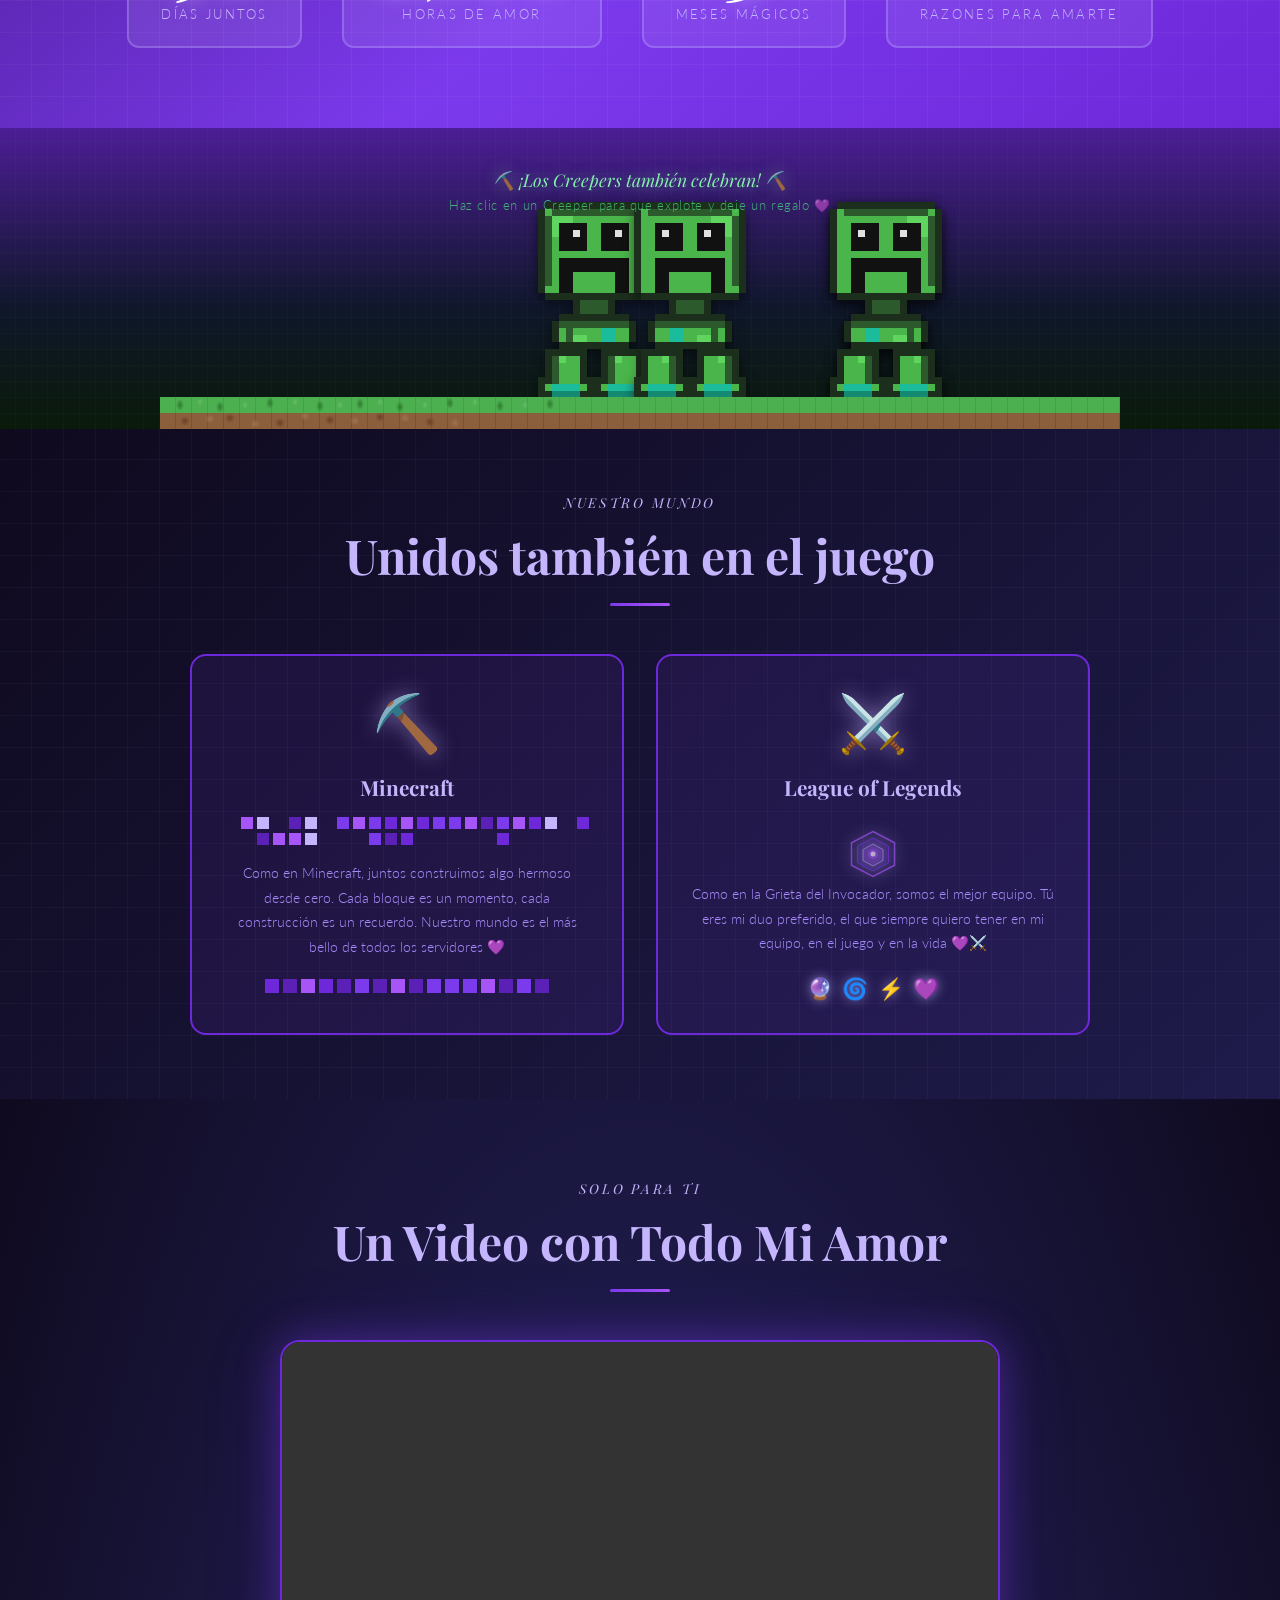
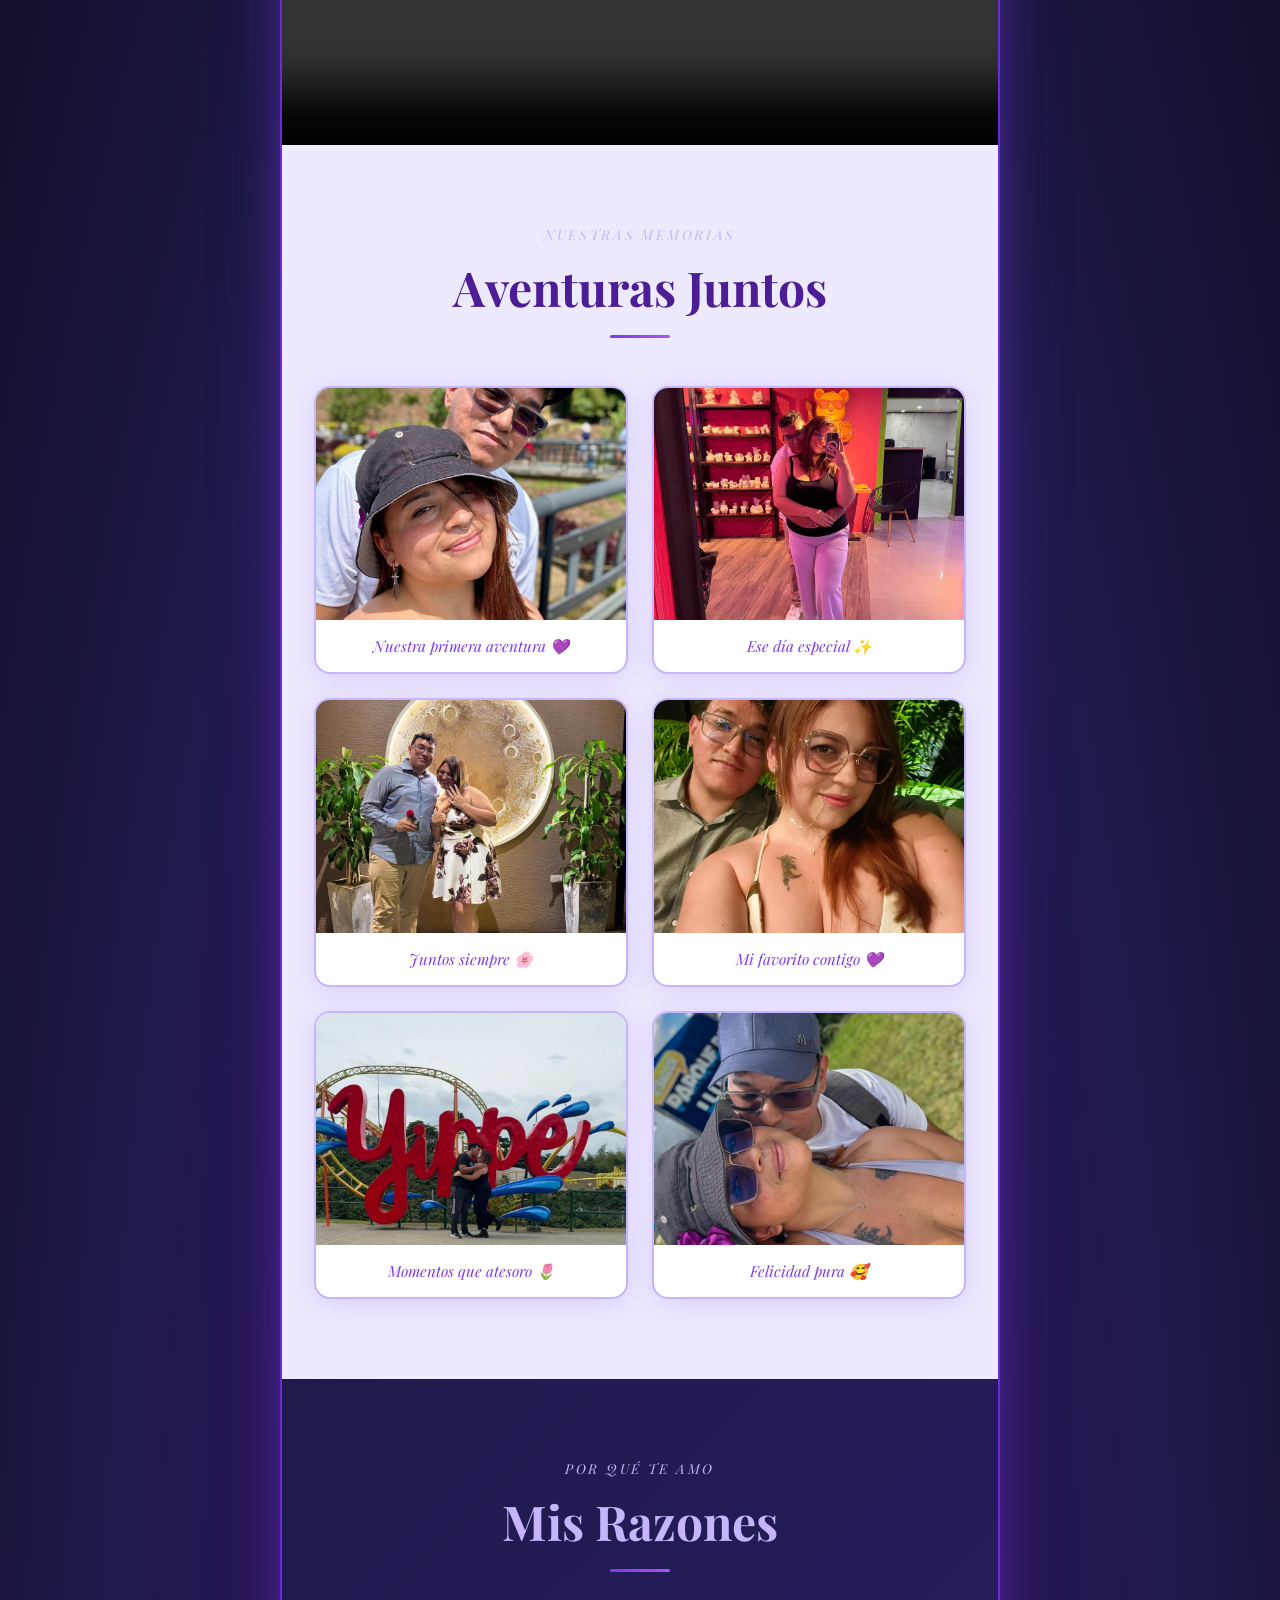
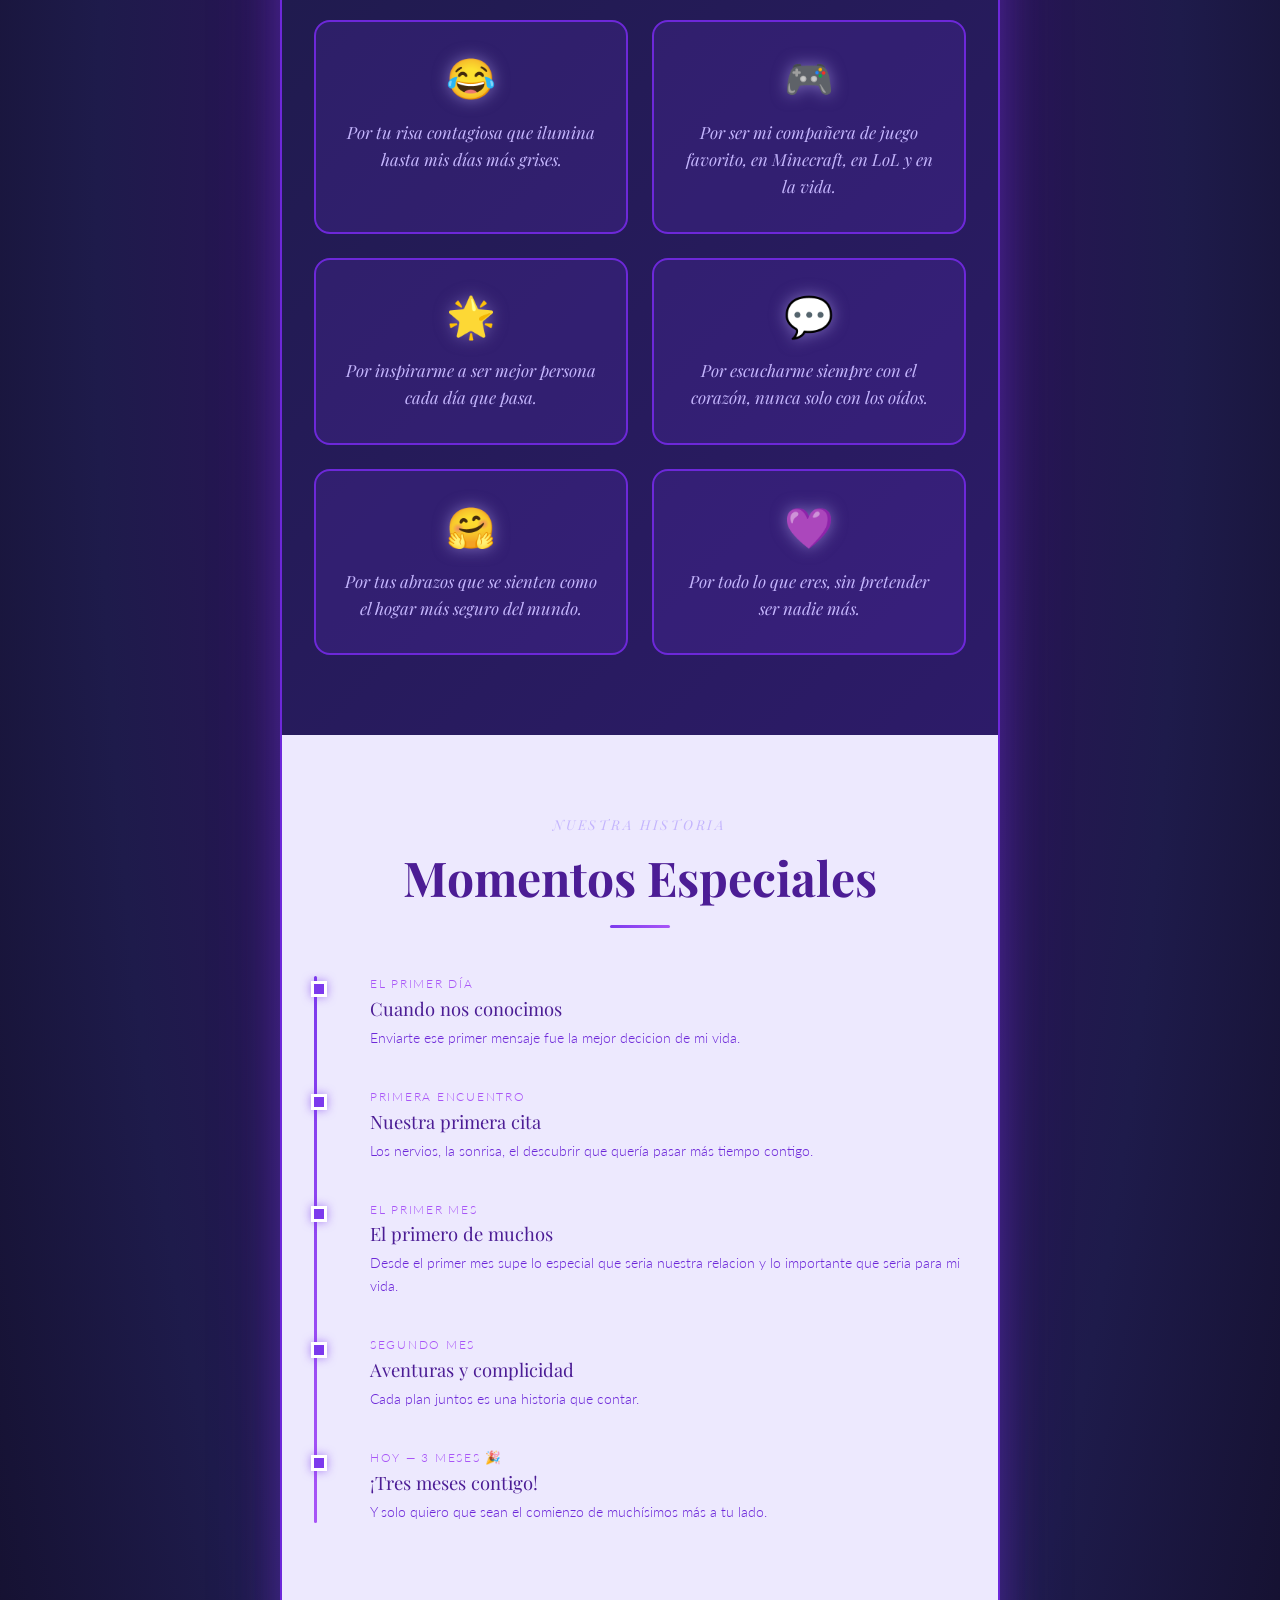
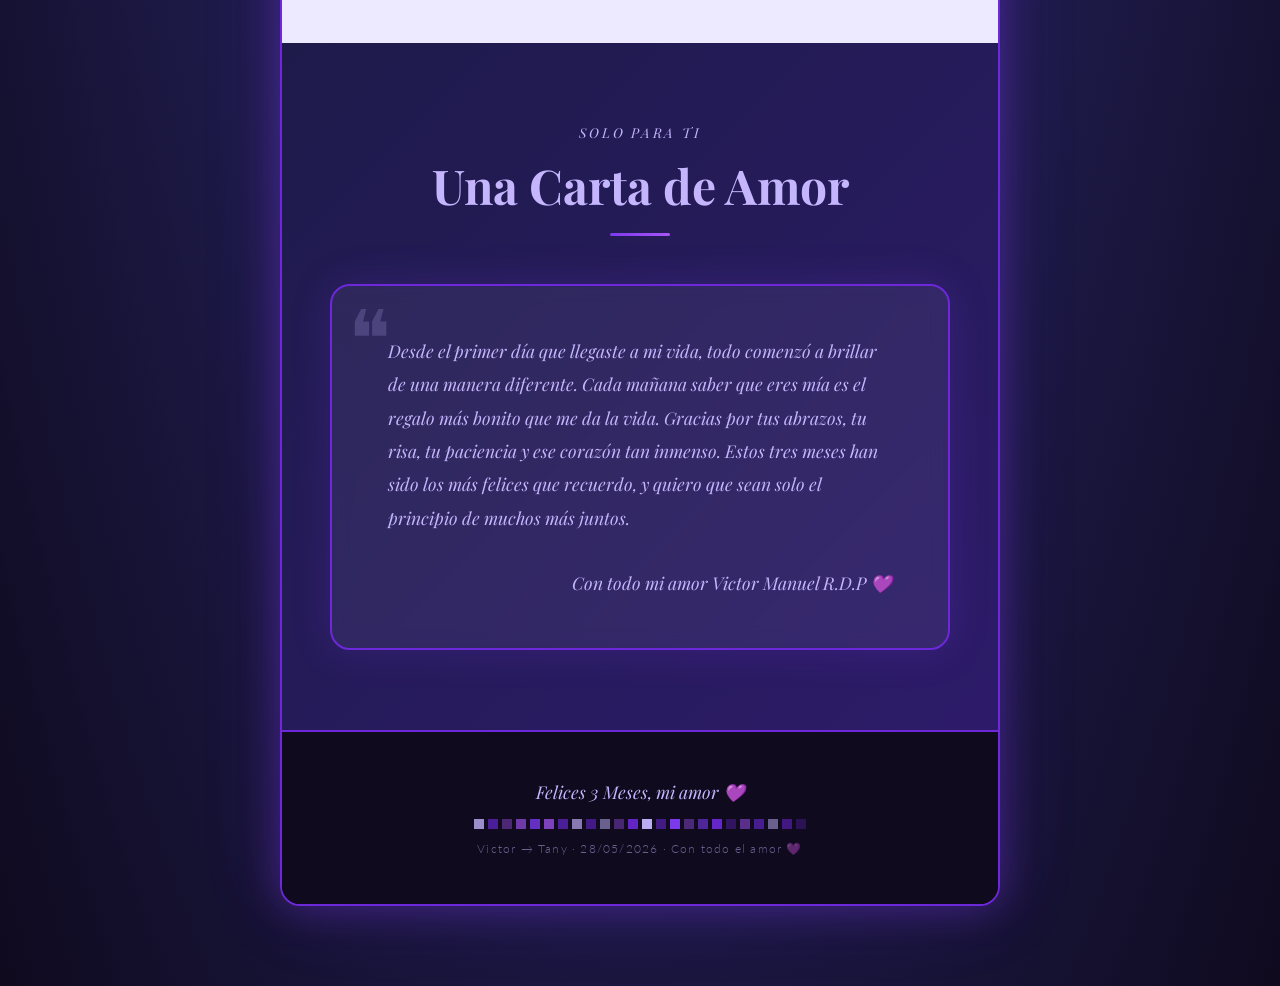
==== commit 06f19d36: "Update index.html" ====
--- a/index.html
+++ b/index.html
@@ -280,7 +280,7 @@
       principio de muchos más juntos.
     </p>
     <!-- ══ EDITA LA FIRMA ══ -->
-    <p class="letter-sig">Con todo mi amor 💜</p>
+    <p class="letter-sig">Con todo mi amor Victor Manuel R.D.P 💜</p>
   </div>
 </section>
 
